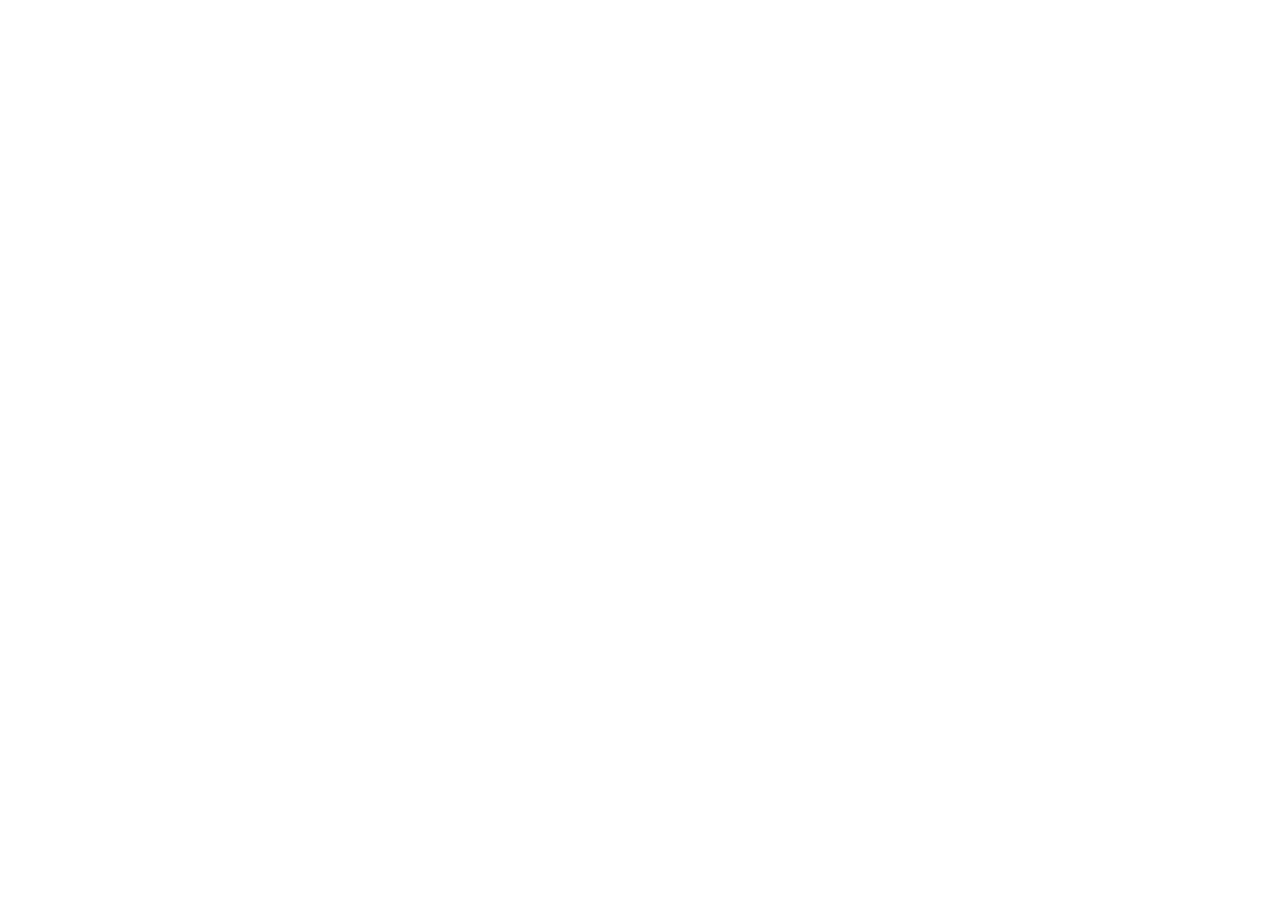
==== about.html @ 27d3db67 "Publish Biku Raut research profile pages" ====
<!doctype html>
<html lang="en" data-theme="dark">
  <head>
    <title>About, Education & Skills — Biku Raut</title>
    <meta name="description" content="Learn about Biku Raut’s education, EM simulation expertise and complete simulate–fabricate–measure antenna research workflow.">
    <meta name="keywords" content="antenna design, metasurface, characteristic mode analysis, circular polarization, MIMO antenna, time-varying permittivity, Berhampur University">
    <meta property="og:title" content="About, Education &amp; Skills — Biku Raut">
    <meta property="og:description" content="Learn about Biku Raut’s education, EM simulation expertise and complete simulate–fabricate–measure antenna research workflow.">
    <meta property="og:type" content="website">
    <meta property="og:site_name" content="Biku Raut">
    <meta name="twitter:card" content="summary">
    <meta name="twitter:title" content="About, Education &amp; Skills — Biku Raut">
    <meta name="twitter:description" content="Learn about Biku Raut’s education, EM simulation expertise and complete simulate–fabricate–measure antenna research workflow.">

    <meta charset="UTF-8" />
    <meta name="viewport" content="width=device-width, initial-scale=1.0" />
    <meta name="theme-color" content="#040608" />
    <link rel="icon" type="image/svg+xml" href="./favicon.svg" />
    <link rel="preconnect" href="https://fonts.googleapis.com" />
    <link rel="preconnect" href="https://fonts.gstatic.com" crossorigin />
    <link
      href="https://fonts.googleapis.com/css2?family=Space+Grotesk:wght@400;500;600;700&family=Inter:wght@400;450;500;550;600;650;700&family=JetBrains+Mono:wght@400;500&display=swap"
      rel="stylesheet"
      media="print"
      onload="this.media = 'all'"
    />
    <script>
      try {
        document.documentElement.dataset.theme =
          localStorage.getItem("signal-theme") || "dark";
      } catch {
        document.documentElement.dataset.theme = "dark";
      }
    </script>
    <script type="module" crossorigin src="./assets/about-CxxNZjci.js"></script>
    <link rel="modulepreload" crossorigin href="./assets/preload-helper-BhiY9GKs.js">
    <link rel="modulepreload" crossorigin href="./assets/timeline-DMMkBys_.js">
    <link rel="modulepreload" crossorigin href="./assets/timeline-D34PeAkA.js">
    <link rel="stylesheet" crossorigin href="./assets/preload-helper-Dzd75d-m.css">
  </head>
  <body>
    <div id="app"></div>
    <noscript><p>Please enable JavaScript for interactive visualizations and publication search.</p></noscript>
  </body>
</html>
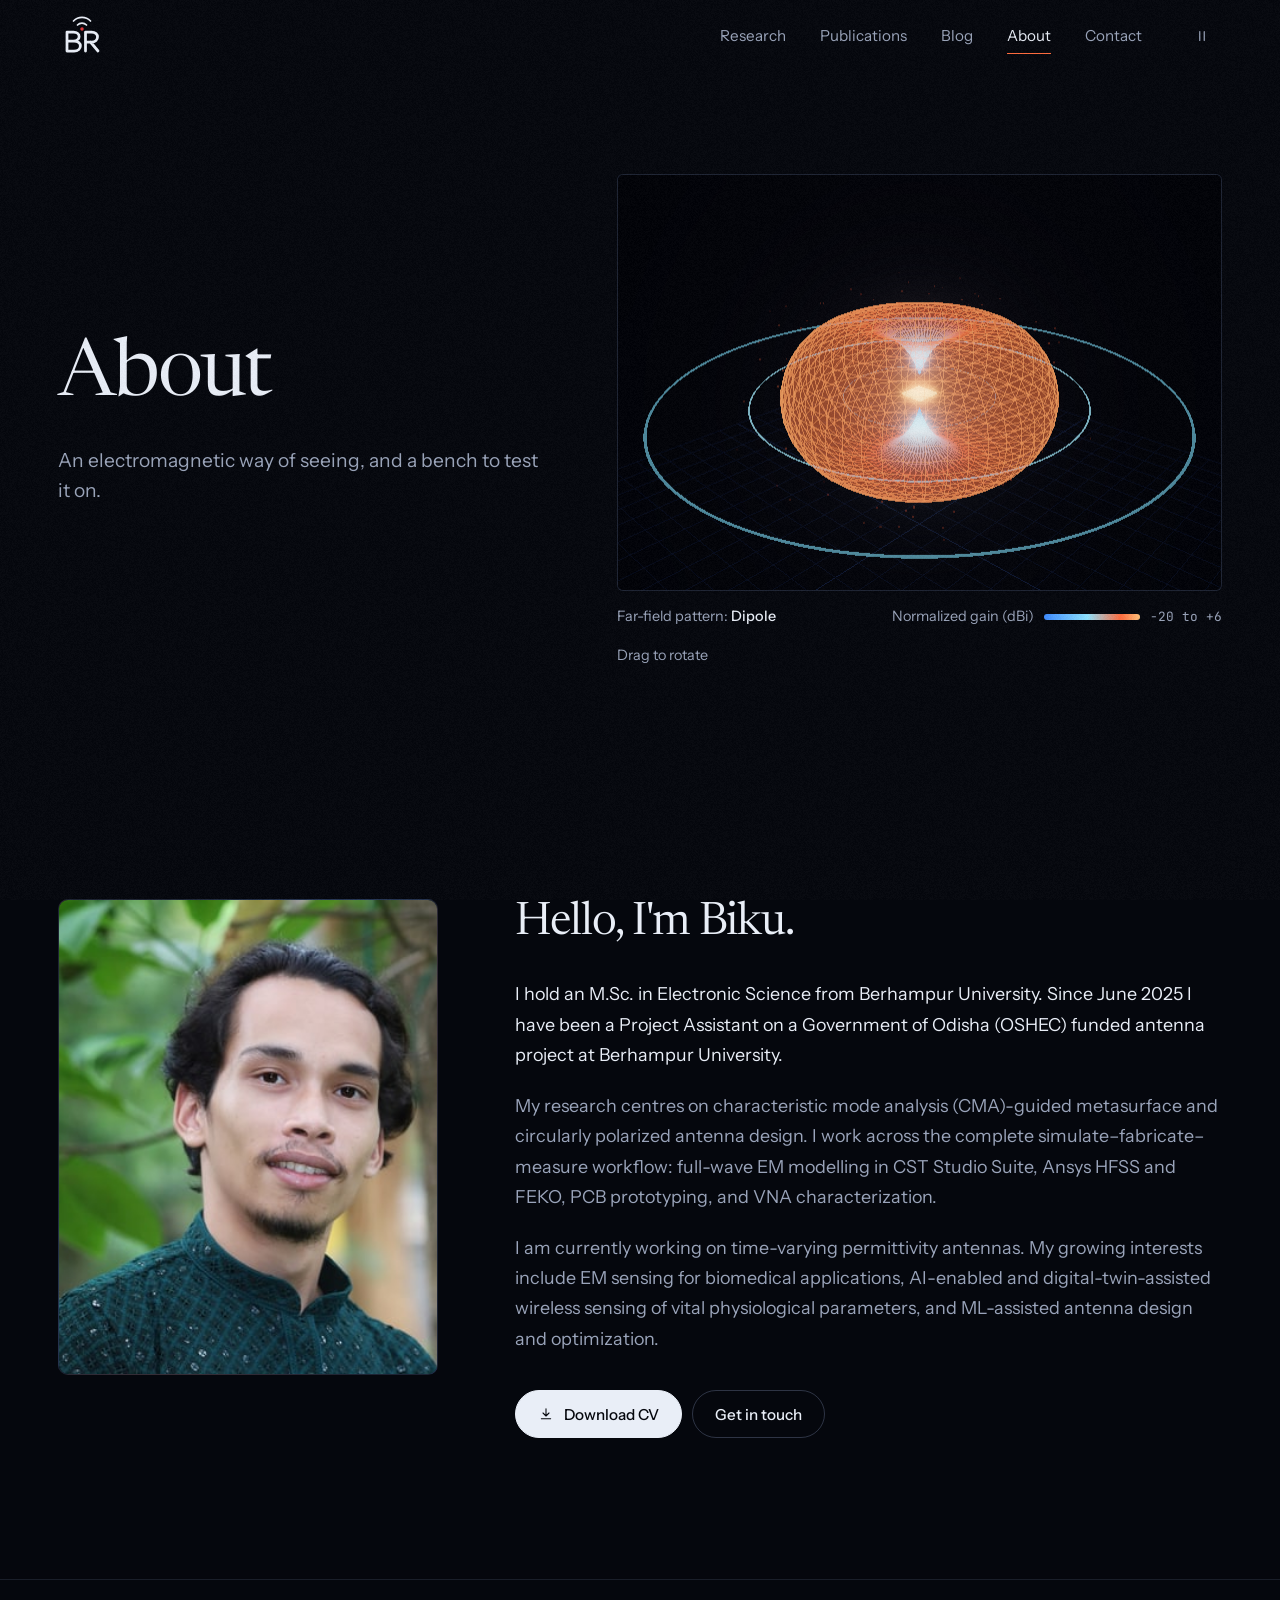
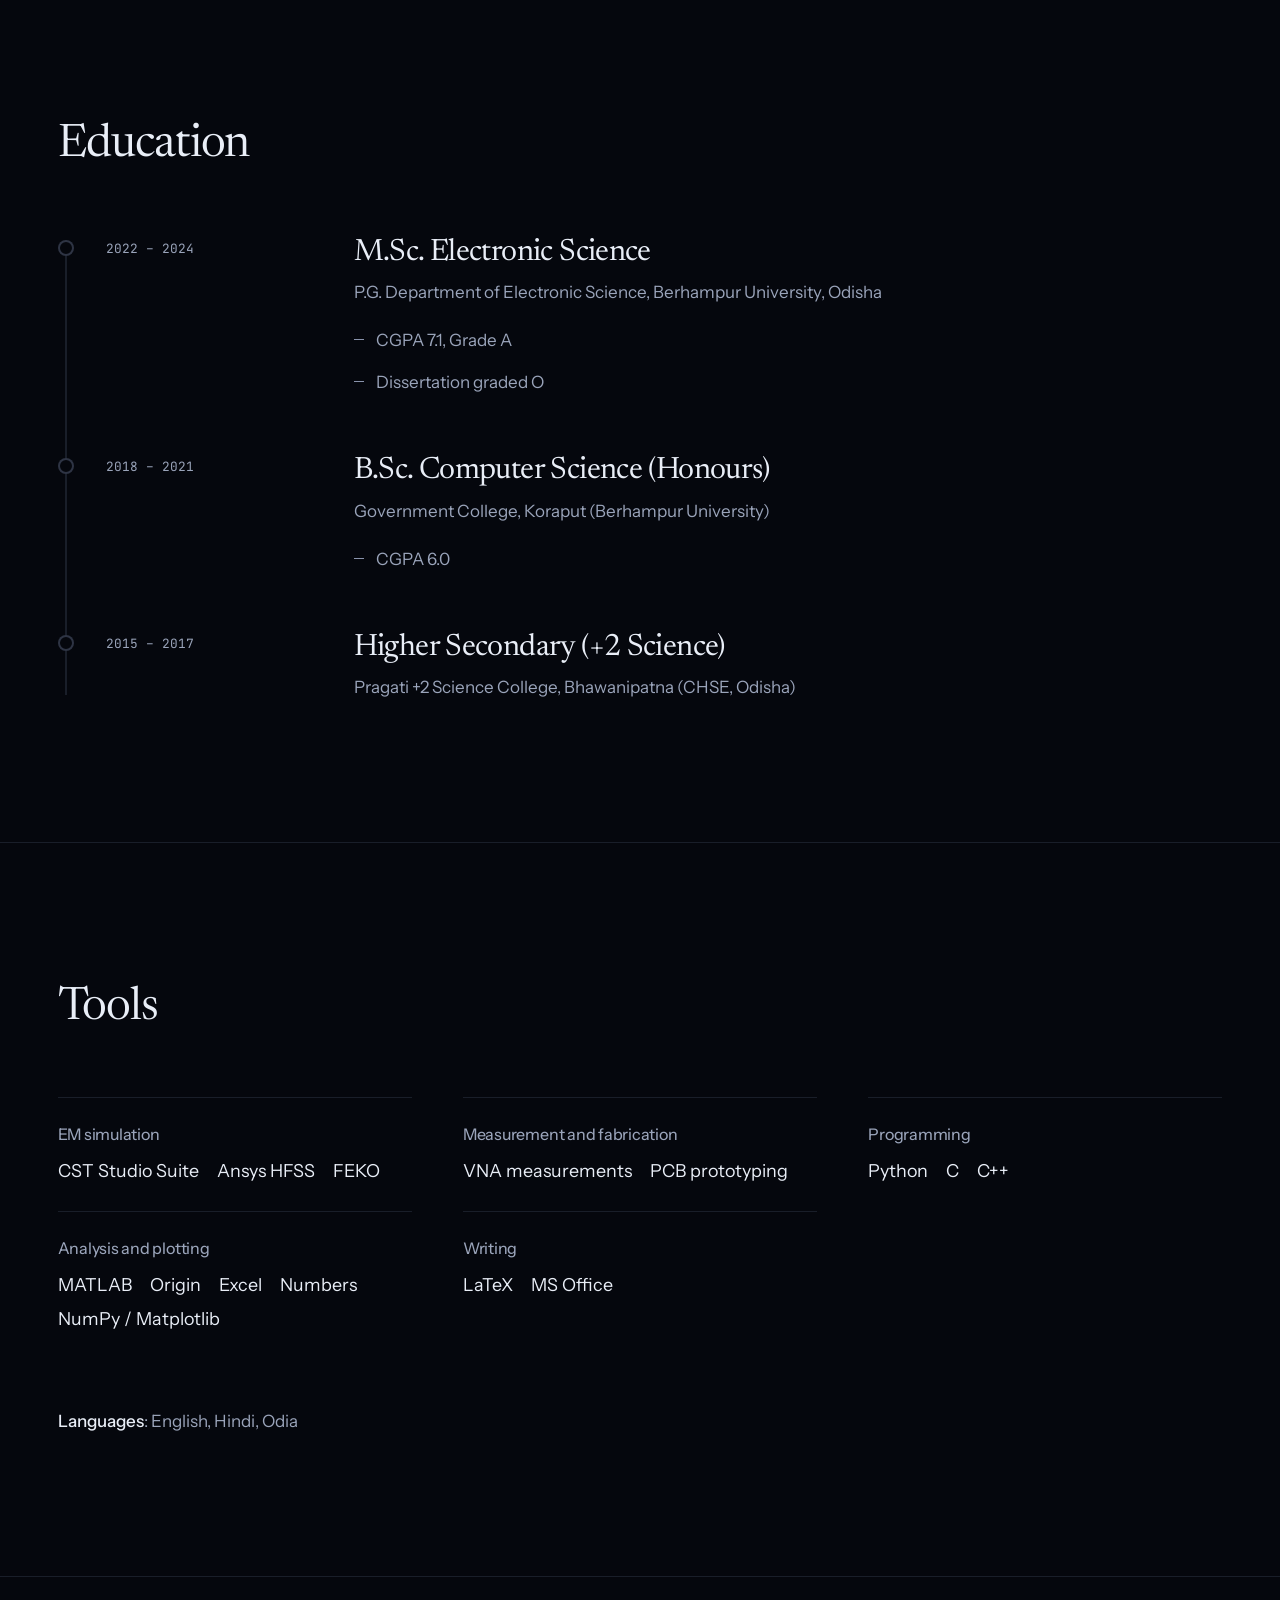
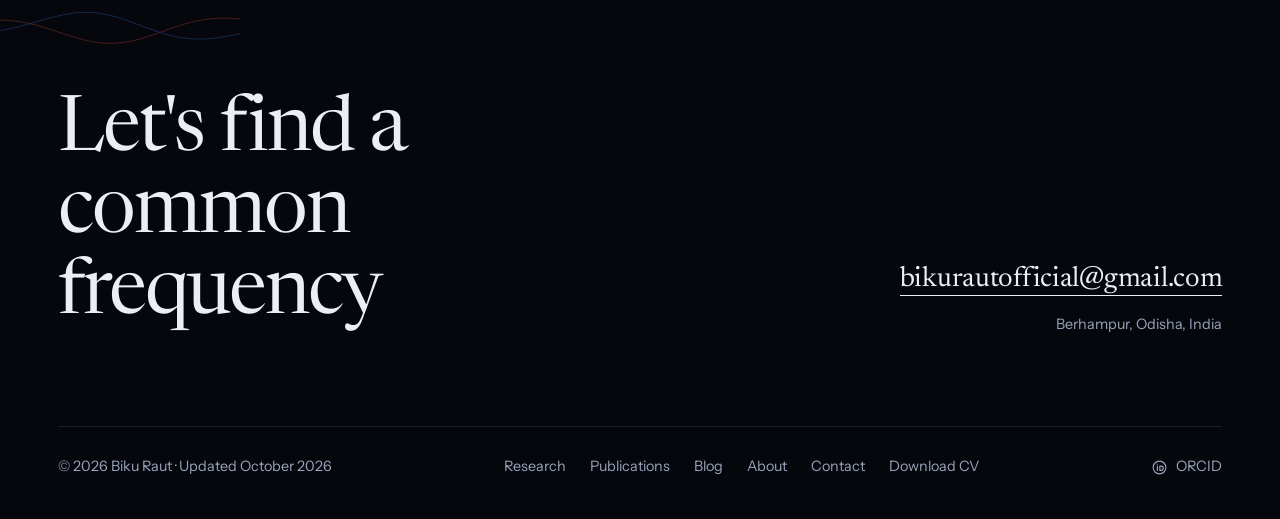
==== commit c89009eb: "Publish v2 research website with live fields and blog" ====
--- a/about.html
+++ b/about.html
@@ -1,45 +1,30 @@
 <!doctype html>
-<html lang="en" data-theme="dark">
+<html lang="en">
   <head>
-    <title>About, Education & Skills — Biku Raut</title>
-    <meta name="description" content="Learn about Biku Raut’s education, EM simulation expertise and complete simulate–fabricate–measure antenna research workflow.">
-    <meta name="keywords" content="antenna design, metasurface, characteristic mode analysis, circular polarization, MIMO antenna, time-varying permittivity, Berhampur University">
-    <meta property="og:title" content="About, Education &amp; Skills — Biku Raut">
-    <meta property="og:description" content="Learn about Biku Raut’s education, EM simulation expertise and complete simulate–fabricate–measure antenna research workflow.">
+    <title>About — Biku Raut</title>
+    <meta name="description" content="Education, skills and the simulate–fabricate–measure workflow behind Biku Raut&#39;s antenna research.">
+    <meta name="keywords" content="antenna design, metasurface, characteristic mode analysis, circular polarization, MIMO antenna, time-varying permittivity, FDTD, Berhampur University">
+    <meta name="author" content="Biku Raut">
+    <meta property="og:title" content="About — Biku Raut">
+    <meta property="og:description" content="Education, skills and the simulate–fabricate–measure workflow behind Biku Raut&#39;s antenna research.">
     <meta property="og:type" content="website">
     <meta property="og:site_name" content="Biku Raut">
     <meta name="twitter:card" content="summary">
-    <meta name="twitter:title" content="About, Education &amp; Skills — Biku Raut">
-    <meta name="twitter:description" content="Learn about Biku Raut’s education, EM simulation expertise and complete simulate–fabricate–measure antenna research workflow.">
+    <meta name="twitter:title" content="About — Biku Raut">
+    <meta name="twitter:description" content="Education, skills and the simulate–fabricate–measure workflow behind Biku Raut&#39;s antenna research.">
 
     <meta charset="UTF-8" />
     <meta name="viewport" content="width=device-width, initial-scale=1.0" />
-    <meta name="theme-color" content="#040608" />
+    <meta name="theme-color" content="#05070D" />
+    <meta name="color-scheme" content="dark" />
     <link rel="icon" type="image/svg+xml" href="./favicon.svg" />
-    <link rel="preconnect" href="https://fonts.googleapis.com" />
-    <link rel="preconnect" href="https://fonts.gstatic.com" crossorigin />
-    <link
-      href="https://fonts.googleapis.com/css2?family=Space+Grotesk:wght@400;500;600;700&family=Inter:wght@400;450;500;550;600;650;700&family=JetBrains+Mono:wght@400;500&display=swap"
-      rel="stylesheet"
-      media="print"
-      onload="this.media = 'all'"
-    />
-    <script>
-      try {
-        document.documentElement.dataset.theme =
-          localStorage.getItem("signal-theme") || "dark";
-      } catch {
-        document.documentElement.dataset.theme = "dark";
-      }
-    </script>
-    <script type="module" crossorigin src="./assets/about-CxxNZjci.js"></script>
-    <link rel="modulepreload" crossorigin href="./assets/preload-helper-BhiY9GKs.js">
-    <link rel="modulepreload" crossorigin href="./assets/timeline-DMMkBys_.js">
-    <link rel="modulepreload" crossorigin href="./assets/timeline-D34PeAkA.js">
-    <link rel="stylesheet" crossorigin href="./assets/preload-helper-Dzd75d-m.css">
+    <script type="module" crossorigin src="./assets/about-CI1dReS9.js"></script>
+    <link rel="modulepreload" crossorigin href="./assets/shared-BN5p_FEI.js">
+    <link rel="modulepreload" crossorigin href="./assets/preload-helper-uBIymjUX.js">
+    <link rel="stylesheet" crossorigin href="./assets/shared-CtYKxauW.css">
   </head>
-  <body>
+  <body data-page="about">
     <div id="app"></div>
-    <noscript><p>Please enable JavaScript for interactive visualizations and publication search.</p></noscript>
+    <noscript><p class="noscript">Turn on JavaScript to see the live simulations and to search publications.</p></noscript>
   </body>
 </html>
--- a/assets/shared-CtYKxauW.css
+++ b/assets/shared-CtYKxauW.css
@@ -0,0 +1 @@
+@font-face{font-family:Newsreader Variable;font-style:normal;font-display:swap;font-weight:200 800;src:url(./newsreader-vietnamese-opsz-normal-BjhtXyW2.woff2)format("woff2-variations");unicode-range:U+102-103,U+110-111,U+128-129,U+168-169,U+1A0-1A1,U+1AF-1B0,U+300-301,U+303-304,U+308-309,U+323,U+329,U+1EA0-1EF9,U+20AB}@font-face{font-family:Newsreader Variable;font-style:normal;font-display:swap;font-weight:200 800;src:url(./newsreader-latin-ext-opsz-normal-BQn1nviT.woff2)format("woff2-variations");unicode-range:U+100-2BA,U+2BD-2C5,U+2C7-2CC,U+2CE-2D7,U+2DD-2FF,U+304,U+308,U+329,U+1D00-1DBF,U+1E00-1E9F,U+1EF2-1EFF,U+2020,U+20A0-20AB,U+20AD-20C0,U+2113,U+2C60-2C7F,U+A720-A7FF}@font-face{font-family:Newsreader Variable;font-style:normal;font-display:swap;font-weight:200 800;src:url(./newsreader-latin-opsz-normal-s-izfB6B.woff2)format("woff2-variations");unicode-range:U+??,U+131,U+152-153,U+2BB-2BC,U+2C6,U+2DA,U+2DC,U+304,U+308,U+329,U+2000-206F,U+20AC,U+2122,U+2191,U+2193,U+2212,U+2215,U+FEFF,U+FFFD}@font-face{font-family:Newsreader Variable;font-style:italic;font-display:swap;font-weight:200 800;src:url(./newsreader-vietnamese-opsz-italic-DTr-ymY4.woff2)format("woff2-variations");unicode-range:U+102-103,U+110-111,U+128-129,U+168-169,U+1A0-1A1,U+1AF-1B0,U+300-301,U+303-304,U+308-309,U+323,U+329,U+1EA0-1EF9,U+20AB}@font-face{font-family:Newsreader Variable;font-style:italic;font-display:swap;font-weight:200 800;src:url(./newsreader-latin-ext-opsz-italic-CSPGnFdO.woff2)format("woff2-variations");unicode-range:U+100-2BA,U+2BD-2C5,U+2C7-2CC,U+2CE-2D7,U+2DD-2FF,U+304,U+308,U+329,U+1D00-1DBF,U+1E00-1E9F,U+1EF2-1EFF,U+2020,U+20A0-20AB,U+20AD-20C0,U+2113,U+2C60-2C7F,U+A720-A7FF}@font-face{font-family:Newsreader Variable;font-style:italic;font-display:swap;font-weight:200 800;src:url(./newsreader-latin-opsz-italic-kJKFiXvB.woff2)format("woff2-variations");unicode-range:U+??,U+131,U+152-153,U+2BB-2BC,U+2C6,U+2DA,U+2DC,U+304,U+308,U+329,U+2000-206F,U+20AC,U+2122,U+2191,U+2193,U+2212,U+2215,U+FEFF,U+FFFD}@font-face{font-family:Instrument Sans Variable;font-style:normal;font-display:swap;font-weight:400 700;src:url(./instrument-sans-latin-ext-wght-normal-B5bTHO_g.woff2)format("woff2-variations");unicode-range:U+100-2BA,U+2BD-2C5,U+2C7-2CC,U+2CE-2D7,U+2DD-2FF,U+304,U+308,U+329,U+1D00-1DBF,U+1E00-1E9F,U+1EF2-1EFF,U+2020,U+20A0-20AB,U+20AD-20C0,U+2113,U+2C60-2C7F,U+A720-A7FF}@font-face{font-family:Instrument Sans Variable;font-style:normal;font-display:swap;font-weight:400 700;src:url(./instrument-sans-latin-wght-normal-BbzFLZTg.woff2)format("woff2-variations");unicode-range:U+??,U+131,U+152-153,U+2BB-2BC,U+2C6,U+2DA,U+2DC,U+304,U+308,U+329,U+2000-206F,U+20AC,U+2122,U+2191,U+2193,U+2212,U+2215,U+FEFF,U+FFFD}@font-face{font-family:JetBrains Mono Variable;font-style:normal;font-display:swap;font-weight:100 800;src:url([data-uri])format("woff2-variations");unicode-range:U+460-52F,U+1C80-1C8A,U+20B4,U+2DE0-2DFF,U+A640-A69F,U+FE2E-FE2F}@font-face{font-family:JetBrains Mono Variable;font-style:normal;font-display:swap;font-weight:100 800;src:url(./jetbrains-mono-cyrillic-wght-normal-D73BlboJ.woff2)format("woff2-variations");unicode-range:U+301,U+400-45F,U+490-491,U+4B0-4B1,U+2116}@font-face{font-family:JetBrains Mono Variable;font-style:normal;font-display:swap;font-weight:100 800;src:url(./jetbrains-mono-greek-wght-normal-Bw9x6K1M.woff2)format("woff2-variations");unicode-range:U+370-377,U+37A-37F,U+384-38A,U+38C,U+38E-3A1,U+3A3-3FF}@font-face{font-family:JetBrains Mono Variable;font-style:normal;font-display:swap;font-weight:100 800;src:url(./jetbrains-mono-vietnamese-wght-normal-Bt-aOZkq.woff2)format("woff2-variations");unicode-range:U+102-103,U+110-111,U+128-129,U+168-169,U+1A0-1A1,U+1AF-1B0,U+300-301,U+303-304,U+308-309,U+323,U+329,U+1EA0-1EF9,U+20AB}@font-face{font-family:JetBrains Mono Variable;font-style:normal;font-display:swap;font-weight:100 800;src:url(./jetbrains-mono-latin-ext-wght-normal-DBQx-q_a.woff2)format("woff2-variations");unicode-range:U+100-2BA,U+2BD-2C5,U+2C7-2CC,U+2CE-2D7,U+2DD-2FF,U+304,U+308,U+329,U+1D00-1DBF,U+1E00-1E9F,U+1EF2-1EFF,U+2020,U+20A0-20AB,U+20AD-20C0,U+2113,U+2C60-2C7F,U+A720-A7FF}@font-face{font-family:JetBrains Mono Variable;font-style:normal;font-display:swap;font-weight:100 800;src:url(./jetbrains-mono-latin-wght-normal-B9CIFXIH.woff2)format("woff2-variations");unicode-range:U+??,U+131,U+152-153,U+2BB-2BC,U+2C6,U+2DA,U+2DC,U+304,U+308,U+329,U+2000-206F,U+20AC,U+2122,U+2191,U+2193,U+2212,U+2215,U+FEFF,U+FFFD}:root{--lightningcss-light: ;--lightningcss-dark:initial;color-scheme:dark;--void:#05070d;--deep:#090d18;--panel:#0d1220;--raise:#121a2c;--text:#e9eef7;--dim:#9aa4ba;--faint:#8993ab;--rule:#96aad224;--rule-strong:#96aad247;--hot:#ff6b3d;--hot-hi:#ffc27a;--cold:#3d8bff;--cold-hi:#8ee3ff;--serif:"Newsreader Variable", "Iowan Old Style", Georgia, serif;--sans:"Instrument Sans Variable", "Helvetica Neue", Arial, sans-serif;--mono:"JetBrains Mono Variable", ui-monospace, "SF Mono", monospace;--fs-hero:clamp(4.25rem, 13.5vw, 13rem);--fs-h1:clamp(3rem, 6.2vw, 5.75rem);--fs-h2:clamp(2rem, 3.6vw, 3.25rem);--fs-h3:clamp(1.3rem, 1.7vw, 1.6rem);--fs-lead:clamp(1.35rem, 2.3vw, 2.05rem);--fs-body:1.0625rem;--fs-small:.9rem;--fs-data:.8rem;--gutter:clamp(20px, 4.5vw, 72px);--max:1360px;--header-h:72px;--ease:cubic-bezier(.22, 1, .36, 1)}@view-transition{navigation:auto}::view-transition-old(root){animation-duration:.35s}::view-transition-new(root){animation-duration:.35s}*,:before,:after{box-sizing:border-box}html{background:var(--void);scroll-padding-top:calc(var(--header-h) + 24px);-webkit-text-size-adjust:100%}html.lenis,html.lenis body{height:auto}.lenis.lenis-smooth{scroll-behavior:auto!important}body{background:var(--void);min-height:100vh;color:var(--text);font:400 var(--fs-body) / 1.65 var(--sans);font-optical-sizing:auto;-webkit-font-smoothing:antialiased;-moz-osx-font-smoothing:grayscale;text-rendering:optimizelegibility;margin:0}img,svg,canvas{max-width:100%;display:block}a{color:inherit;text-decoration:none}button,input{font:inherit;color:inherit}button{cursor:pointer;background:0 0;border:0;padding:0}h1,h2,h3,h4,p{margin:0}h1,h2{font-family:var(--serif);letter-spacing:-.025em;text-wrap:balance;font-weight:380;line-height:1.02}h1{font-size:var(--fs-h1)}h2{font-size:var(--fs-h2);line-height:1.06}h3{font-family:var(--sans);font-size:var(--fs-h3);letter-spacing:-.015em;font-weight:500;line-height:1.25}p{text-wrap:pretty}em{font-style:italic}::selection{background:var(--cold);color:#fff}:focus-visible{outline:2px solid var(--cold-hi);outline-offset:4px;border-radius:2px}.mono,.data{font-family:var(--mono);font-size:var(--fs-data);font-variant-numeric:tabular-nums;letter-spacing:0}.dim{color:var(--dim)}.wrap{width:100%;max-width:var(--max);padding-inline:var(--gutter);margin-inline:auto}.sr-only{clip:rect(0, 0, 0, 0);white-space:nowrap;border:0;width:1px;height:1px;margin:-1px;padding:0;position:absolute;overflow:hidden}.skip-link{z-index:300;background:var(--text);color:var(--void);border-radius:4px;padding:10px 16px;position:fixed;top:12px;left:12px;transform:translateY(-160%)}.skip-link:focus{transform:none}.noscript{padding:24px var(--gutter);color:var(--dim)}body:after{content:"";z-index:200;pointer-events:none;opacity:.022;background-image:var(--grain,none);background-size:160px 160px;position:fixed;inset:0}@media (prefers-reduced-motion:reduce){*,:before,:after{scroll-behavior:auto!important;transition-duration:.001ms!important;animation-duration:.001ms!important;animation-iteration-count:1!important}}html[data-motion=off] *,html[data-motion=off] :before,html[data-motion=off] :after{animation-play-state:paused!important}@media print{:root{--void:#fff;--deep:#fff;--panel:#fff;--text:#111;--dim:#333;--faint:#444;--rule:#ccc;--rule-strong:#aaa}.site-header,.mobile-menu,canvas,.scene,.hero-field,.lab-panel,.probe,.footer-wave,.hero:after,body:before,.header-tools,.read-progress{display:none!important}*,:before,:after{text-shadow:none!important;box-shadow:none!important;transition:none!important;animation:none!important}body{color:#000;background:#fff;font-size:11pt}.hero,.page-hero,.section{min-height:auto;padding-block:24px}.hero-name{font-size:48pt}.hero-intro{opacity:1;transform:none}.hero-content,.hero-foot,.post-body,.intro-grid,.bio{display:block;position:static}.toc,.figure,.hero-actions,.intro-actions,.footer-cta{display:none}.post,.post-header{padding-top:20px}a{color:inherit}}.site-header{z-index:100;height:var(--header-h);transition:background .4s var(--ease), border-color .4s var(--ease), transform .45s var(--ease);border-bottom:1px solid #0000;position:fixed;inset:0 0 auto}.site-header.is-scrolled{-webkit-backdrop-filter:blur(16px)saturate(140%);border-bottom-color:var(--rule);background:#05070db8}.site-header.is-hidden{transform:translateY(-100%)}.header-inner{align-items:center;gap:40px;height:100%;display:flex}.brand{font-family:var(--serif);letter-spacing:-.01em;white-space:nowrap;align-items:center;gap:12px;font-size:1.3rem;font-weight:450;display:inline-flex}.brand-mark{width:48px;height:48px;color:var(--text)}body.menu-open .site-header{z-index:200;background:var(--void)}.main-nav{align-items:center;gap:34px;margin-left:auto;display:flex}.main-nav a{color:var(--dim);padding:8px 0;font-size:.95rem;transition:color .25s;position:relative}.main-nav a:after{content:"";transform-origin:100%;height:1px;transition:transform .45s var(--ease);background:currentColor;position:absolute;bottom:2px;left:0;right:0;transform:scaleX(0)}.main-nav a:hover{color:var(--text)}.main-nav a:hover:after{transform-origin:0;transform:scaleX(1)}.main-nav a[aria-current=page]{color:var(--text)}.main-nav a[aria-current=page]:after{background:var(--hot);transform:scaleX(1)}.header-tools{align-items:center;gap:4px;display:flex}.icon-button{width:40px;height:40px;color:var(--dim);border-radius:50%;place-items:center;transition:color .2s,background .2s;display:grid}.icon-button:hover{color:var(--text);background:#96aad214}.icon-button svg{width:18px;height:18px}.menu-button{display:none}.mobile-menu{z-index:150;background:var(--void);padding:calc(var(--header-h) + 24px) var(--gutter) 40px;opacity:0;visibility:hidden;transition:opacity .35s var(--ease), visibility .35s;flex-direction:column;display:flex;position:fixed;inset:0}.mobile-menu.is-open{opacity:1;visibility:visible}.mobile-menu a{font-family:var(--serif);letter-spacing:-.02em;border-bottom:1px solid var(--rule);padding:6px 0;font-size:2.6rem;line-height:1.25}.mobile-menu a[aria-current=page]{color:var(--hot-hi)}.mobile-menu .mobile-meta{color:var(--dim);font-size:var(--fs-small);margin-top:auto}.mobile-menu .mobile-meta a{font-family:var(--sans);letter-spacing:0;border-bottom:0;padding:0 0 3px;font-size:1rem}.button{border:1px solid var(--rule-strong);isolation:isolate;border-radius:999px;align-items:center;gap:10px;height:48px;padding:0 22px;font-size:.95rem;font-weight:500;transition:border-color .3s,color .3s;display:inline-flex;position:relative;overflow:hidden}.button:before{content:"";z-index:-1;background:var(--text);border-radius:inherit;transition:transform .5s var(--ease);position:absolute;inset:0;transform:translateY(101%)}.button:hover{color:var(--void);border-color:var(--text)}.button:hover:before{transform:none}.button.solid{background:var(--text);color:var(--void);border-color:var(--text)}.button.solid:before{background:var(--hot-hi)}.button svg{width:16px;height:16px}.link{color:var(--text);transition:background-size .45s var(--ease), color .2s;background:linear-gradient(currentColor,currentColor) 0 100%/100% 1px no-repeat;padding-bottom:3px}.link:hover{background-position:100% 100%;background-size:0 1px}.profile-links{flex-wrap:wrap;gap:8px 22px;display:flex}.profile-link{color:var(--dim);font-size:var(--fs-small);align-items:center;gap:8px;transition:color .2s;display:inline-flex}.profile-link:hover{color:var(--text)}.profile-link svg{width:17px;height:17px}.section{padding-block:clamp(80px,11vw,160px)}.section+.section{border-top:1px solid var(--rule)}.section-head{grid-template-columns:minmax(0,1fr) auto;align-items:end;gap:24px 40px;margin-bottom:clamp(40px,5vw,72px);display:grid}.section-head p{max-width:56ch;color:var(--dim);grid-column:1;margin-top:18px}.section-head .link{font-size:var(--fs-small);white-space:nowrap;grid-area:1/2;align-self:end}.figure{margin:0;position:relative}.figure-screen{border:1px solid var(--rule);background:var(--deep);border-radius:6px;position:relative;overflow:hidden}.figure-screen .scene{position:absolute;inset:0}.figure figcaption{font-size:var(--fs-small);color:var(--dim);flex-wrap:wrap;justify-content:space-between;align-items:baseline;gap:16px;margin-top:14px;display:flex}.figure figcaption b{color:var(--text);font-weight:500}.scene canvas{touch-action:pan-y;width:100%!important;height:100%!important}.scene.orbit canvas{cursor:grab;touch-action:none}.scene.orbit canvas:active{cursor:grabbing}.readouts{z-index:2;font-family:var(--mono);color:var(--dim);pointer-events:none;flex-wrap:wrap;gap:20px;font-size:.75rem;display:flex;position:absolute}.readouts b{color:var(--text);font-weight:450}.segmented{border:1px solid var(--rule);-webkit-backdrop-filter:blur(8px);background:#05070d99;border-radius:999px;flex-wrap:wrap;gap:4px;padding:4px;display:inline-flex}.segmented button{height:32px;color:var(--dim);border-radius:999px;padding:0 14px;font-size:.82rem;transition:background .25s,color .25s}.segmented button:hover{color:var(--text)}.segmented button[aria-pressed=true]{background:var(--text);color:var(--void)}.pub{border-top:1px solid var(--rule);grid-template-columns:72px minmax(0,1fr) auto;gap:8px 32px;padding:32px 0;display:grid;position:relative}.pub:last-child{border-bottom:1px solid var(--rule)}.pub:before{content:"";background:linear-gradient(90deg, var(--cold), var(--hot));transform-origin:0;width:100%;height:1px;transition:transform .7s var(--ease);position:absolute;top:-1px;left:0;transform:scaleX(0)}.pub:hover:before{transform:scaleX(1)}.pub-year{font-family:var(--mono);font-size:var(--fs-data);color:var(--dim);padding-top:6px}.pub-title{font-family:var(--serif);letter-spacing:-.01em;max-width:62ch;font-size:clamp(1.25rem,1.8vw,1.6rem);font-weight:400;line-height:1.3}.pub-title a:hover{color:var(--cold-hi)}.pub-authors{font-size:var(--fs-small);color:var(--dim);margin-top:10px}.pub-authors .me{color:var(--text);background:linear-gradient(#0000 62%,#ff6b3d59 62%);font-weight:600}.pub-venue{font-size:var(--fs-small);color:var(--dim);margin-top:4px;font-style:italic}.pub-tags{flex-wrap:wrap;gap:6px;margin-top:14px;display:flex}.tag{border:1px solid var(--rule-strong);height:24px;color:var(--dim);border-radius:999px;align-items:center;padding:0 10px;font-size:.75rem;display:inline-flex}.tag.hot{color:var(--hot-hi);border-color:#ff6b3d8c}.tag.cold{color:var(--cold-hi);border-color:#3d8bff8c}.pub-actions{flex-direction:column;grid-area:1/3/span 2;align-items:flex-end;gap:10px;min-width:150px;padding-top:6px;display:flex}.pub-cites{font-family:var(--mono);font-size:var(--fs-data);color:var(--dim)}.pub-cites b{color:var(--text);font-weight:450}.text-button{font-size:var(--fs-small);color:var(--dim);align-items:center;gap:8px;transition:color .2s;display:inline-flex}.text-button:hover{color:var(--text)}.text-button svg{width:15px;height:15px}.timeline{padding-left:48px;position:relative}.timeline-line{background:var(--rule);width:2px;position:absolute;top:6px;bottom:6px;left:7px;overflow:hidden}.timeline-line i{background:linear-gradient(transparent, var(--hot), transparent);width:2px;height:120px;position:absolute;top:-120px;left:0}.entry{grid-template-columns:200px minmax(0,1fr);gap:12px 48px;padding-bottom:56px;display:grid;position:relative}.entry:last-child{padding-bottom:0}.entry-node{border:2px solid var(--rule-strong);background:var(--void);border-radius:50%;width:16px;height:16px;transition:border-color .4s,box-shadow .4s;position:absolute;top:6px;left:-48px}.entry.is-live .entry-node{border-color:var(--hot);box-shadow:0 0 0 6px #ff6b3d1f}.entry-date{font-family:var(--mono);font-size:var(--fs-data);color:var(--dim);padding-top:4px}.entry h3{font-family:var(--serif);letter-spacing:-.02em;font-size:clamp(1.6rem,2.4vw,2.1rem);font-weight:400}.entry-org{color:var(--dim);margin-top:6px}.entry ul{gap:14px;max-width:70ch;margin:20px 0 0;padding:0;list-style:none;display:grid}.entry li{color:var(--dim);padding-left:22px;position:relative}.entry li:before{content:"";background:var(--faint);width:10px;height:1px;position:absolute;top:.75em;left:0}.toast{z-index:250;opacity:0;visibility:hidden;background:var(--text);color:var(--void);font-size:var(--fs-small);transition:all .35s var(--ease);border-radius:999px;padding:12px 20px;font-weight:500;position:fixed;bottom:28px;left:50%;transform:translate(-50%,16px)}.toast.is-visible{opacity:1;visibility:visible;transform:translate(-50%)}.site-footer{border-top:1px solid var(--rule);padding-block:clamp(72px,9vw,128px) 40px;position:relative;overflow:hidden}.footer-wave{opacity:.5;pointer-events:none;height:120px;position:absolute;inset:0 0 auto}.footer-cta{grid-template-columns:minmax(0,1.4fr) minmax(0,1fr);align-items:end;gap:40px;padding-bottom:clamp(56px,7vw,96px);display:grid}.footer-cta h2{max-width:12ch;font-size:clamp(2.6rem,6vw,5.5rem)}.footer-mail{text-align:right;justify-self:end}.footer-mail a{font-family:var(--serif);letter-spacing:-.01em;font-size:clamp(1.25rem,2.2vw,1.9rem)}.footer-mail p{color:var(--dim);font-size:var(--fs-small);margin-top:10px}.footer-base{border-top:1px solid var(--rule);font-size:var(--fs-small);color:var(--dim);flex-wrap:wrap;justify-content:space-between;align-items:center;gap:20px 32px;padding-top:28px;display:flex}.footer-nav{flex-wrap:wrap;gap:8px 24px;display:flex}.footer-nav a:hover{color:var(--text)}@media (width<=960px){.main-nav{display:none}.menu-button{display:grid}.header-tools{margin-left:auto}.pub{grid-template-columns:minmax(0,1fr)}.pub-year{padding-top:0}.pub-actions{flex-direction:row;grid-area:auto/1;justify-content:space-between;align-items:center;min-width:0;padding-top:8px}.entry{grid-template-columns:minmax(0,1fr);gap:8px}.footer-cta{grid-template-columns:minmax(0,1fr);align-items:start}.footer-mail{text-align:left;justify-self:start}}@media (width<=600px){.section-head{grid-template-columns:minmax(0,1fr)}.section-head .link{grid-area:auto/1;justify-self:start}.timeline{padding-left:34px}.entry-node{left:-34px}}.hero{isolation:isolate;background:var(--void);height:100svh;min-height:640px;max-height:1100px;position:relative;overflow:hidden}.hero-field{z-index:-1;position:absolute;inset:0}.hero-field canvas{width:100%!important;height:100%!important}.hero-content{pointer-events:none;padding-bottom:clamp(32px,5vh,64px);position:absolute;inset:auto 0 0}.hero-content a,.hero-content button{pointer-events:auto}.hero-name{font-family:var(--serif);font-size:var(--fs-hero);letter-spacing:-.045em;font-variation-settings:"opsz" 72;color:#e9eef709;-webkit-text-stroke:1.2px #e9eef7e6;text-wrap:nowrap;margin-left:-.04em;font-weight:340;line-height:.86}.hero-name [data-word]{display:inline-block}.hero-foot{justify-content:space-between;align-items:flex-end;gap:32px;margin-top:clamp(20px,3vh,36px);display:flex}.hero-role{max-width:34ch;color:var(--text);font-size:clamp(1.05rem,1.4vw,1.25rem);line-height:1.5}.hero-actions{flex-wrap:wrap;gap:10px;display:flex}.hero-intro{opacity:0;animation:hero-in 1.1s var(--ease) forwards;transform:translateY(14px)}.hero-intro.d1{animation-delay:.25s}.hero-intro.d2{animation-delay:.45s}@keyframes hero-in{to{opacity:1;transform:none}}.lab-panel{z-index:3;top:calc(var(--header-h) + 20px);right:var(--gutter);border:1px solid var(--rule);-webkit-backdrop-filter:blur(14px);background:#05070d9e;border-radius:10px;width:300px;padding:18px;position:absolute}.lab-panel h2{font-family:var(--sans);letter-spacing:0;align-items:center;gap:8px;font-size:.92rem;font-weight:500;display:flex}.live-dot{background:var(--hot);border-radius:50%;width:7px;height:7px;animation:1.8s ease-out infinite live;box-shadow:0 0 #ff6b3d99}@keyframes live{to{box-shadow:0 0 0 9px #ff6b3d00}}.lab-readouts{border-block:1px solid var(--rule);grid-template-columns:1fr 1fr;gap:10px 14px;margin:16px 0;padding:14px 0;display:grid}.lab-readouts dt{color:var(--dim);font-size:.75rem}.lab-readouts dd{font-family:var(--mono);font-variant-numeric:tabular-nums;margin:2px 0 0;font-size:.86rem}.lab-panel .segmented{-webkit-backdrop-filter:none;backdrop-filter:none;background:0 0;border-radius:10px;grid-template-columns:1fr 1fr;width:100%;display:grid}.lab-panel .segmented button{border-radius:7px;font-size:.8rem}.slider{color:var(--dim);grid-template-columns:auto 1fr;align-items:center;gap:12px;margin-top:16px;font-size:.8rem;display:grid}.slider input{appearance:none;cursor:pointer;background:0 0;width:100%;height:22px}.slider input::-webkit-slider-runnable-track{background:linear-gradient(90deg, var(--cold), var(--hot));border-radius:2px;height:2px}.slider input::-moz-range-track{background:linear-gradient(90deg, var(--cold), var(--hot));height:2px}.slider input::-webkit-slider-thumb{-webkit-appearance:none;background:var(--text);border:3px solid var(--void);width:16px;height:16px;box-shadow:0 0 0 1px var(--text);border-radius:50%;margin-top:-7px}.slider input::-moz-range-thumb{background:var(--text);border:3px solid var(--void);border-radius:50%;width:12px;height:12px}.lab-hint{color:var(--faint);margin-top:14px;font-size:.78rem;line-height:1.5}.probe{z-index:4;pointer-events:none;opacity:0;transition:opacity .25s;position:fixed;top:0;left:0}.probe.is-on{opacity:1}.probe-ring{border:1px solid #e9eef7d9;border-radius:50%;width:28px;height:28px;position:absolute;top:-14px;left:-14px}.probe-ring:before,.probe-ring:after{content:"";background:#e9eef7d9;position:absolute}.probe-ring:before{width:1px;top:-7px;bottom:-7px;left:50%}.probe-ring:after{height:1px;top:50%;left:-7px;right:-7px}.probe-value{white-space:nowrap;font-family:var(--mono);color:var(--text);text-shadow:0 1px 6px #000;font-size:.72rem;position:absolute;top:10px;left:22px}.hero.has-probe{cursor:none}.hero.has-probe .lab-panel,.hero.has-probe a,.hero.has-probe button{cursor:auto}.intro-grid{grid-template-columns:minmax(0,1.55fr) minmax(0,1fr);align-items:start;gap:clamp(40px,7vw,120px);display:grid}.statement{font-family:var(--serif);font-size:var(--fs-lead);letter-spacing:-.015em;max-width:24ch;font-weight:350;line-height:1.22}.intro-text{max-width:58ch;color:var(--dim);margin-top:32px}.intro-actions{flex-wrap:wrap;gap:10px;margin-top:36px;display:flex}.metrics{margin:0;display:grid}.metrics div{border-top:1px solid var(--rule);grid-template-columns:92px 1fr;align-items:baseline;gap:16px;padding:16px 0;display:grid}.metrics div:last-child{border-bottom:1px solid var(--rule)}.metrics dt{font-family:var(--serif);letter-spacing:-.03em;font-variant-numeric:lining-nums tabular-nums;font-size:2.6rem;font-weight:330;line-height:1}.metrics dd{color:var(--dim);margin:0}.directions{margin:0;padding:0;list-style:none}.direction{border-top:1px solid var(--rule);grid-template-columns:minmax(0,1.1fr) minmax(0,1fr);align-items:baseline;gap:16px 48px;padding:30px 0;display:grid;position:relative}.direction:last-child{border-bottom:1px solid var(--rule)}.direction h3{font-family:var(--serif);letter-spacing:-.02em;transition:transform .6s var(--ease);font-size:clamp(1.6rem,2.8vw,2.4rem);font-weight:370;line-height:1.12}.direction p{color:var(--dim);max-width:52ch}.direction .tag{vertical-align:middle;margin-left:12px;transform:translateY(-4px)}.direction:before{content:"";background:linear-gradient(90deg, var(--cold), var(--hot));transform-origin:0;width:100%;height:1px;transition:transform .8s var(--ease);position:absolute;top:-1px;left:0;transform:scaleX(0)}.direction:hover:before{transform:scaleX(1)}.direction:hover h3{transform:translate(10px)}.lab-explain{grid-template-columns:minmax(0,1fr) minmax(0,1fr);align-items:center;gap:clamp(40px,6vw,100px);display:grid}.lab-explain p{max-width:54ch;color:var(--dim);margin-top:24px}.equations{border:1px solid var(--rule);background:var(--deep);border-radius:10px;gap:18px;padding:clamp(24px,3vw,40px);font-size:1.2rem;display:grid}.equations .katex{font-size:1.12em}.equations .eq-label{font-size:var(--fs-small);color:var(--dim);margin-top:-10px}.update-eq{border-top:1px solid var(--rule);color:var(--dim);font-size:var(--fs-small);margin-top:6px;padding-top:18px}.workflow{grid-template-columns:repeat(3,minmax(0,1fr));gap:clamp(24px,4vw,64px);padding-top:56px;display:grid;position:relative}.workflow-line{height:22px;position:absolute;top:0;left:0;right:0}.workflow-line:before{content:"";background:var(--rule-strong);height:2px;position:absolute;inset:10px 0 auto}.workflow-line:after{content:"";background:radial-gradient(closest-side, var(--hot-hi), #ff6b3d80 40%, transparent);filter:blur(1px);border-radius:50%;width:18%;height:10px;animation:4.5s cubic-bezier(.6,0,.4,1) infinite line-pulse;position:absolute;top:6px;left:0}@keyframes line-pulse{0%{transform:translate(-20%)}to{transform:translate(560%)}}.step-no{font-family:var(--mono);font-size:var(--fs-data);color:var(--dim)}.step h3{font-family:var(--serif);letter-spacing:-.025em;margin:10px 0 12px;font-size:clamp(2rem,3vw,2.75rem);font-weight:370}.step .tools{color:var(--text);font-size:var(--fs-small)}.step p:last-child{color:var(--dim);max-width:34ch;margin-top:10px}.post-list{grid-template-columns:repeat(auto-fit,minmax(min(100%,340px),1fr));gap:0 clamp(24px,4vw,64px);display:grid}.post-card{border-top:1px solid var(--rule);grid-template-rows:auto auto 1fr auto;gap:12px;padding:32px 0;display:grid}.post-card .post-meta{font-size:var(--fs-small);color:var(--dim);gap:16px;display:flex}.post-card h3{font-family:var(--serif);letter-spacing:-.02em;font-size:clamp(1.6rem,2.4vw,2.1rem);font-weight:380;line-height:1.15;transition:color .25s}.post-card p{color:var(--dim);max-width:52ch}.post-card:hover h3{color:var(--hot-hi)}.post-card .tags{flex-wrap:wrap;gap:6px;margin-top:6px;display:flex}.page-hero{padding-top:calc(var(--header-h) + clamp(48px, 8vw, 110px));grid-template-columns:minmax(0,.9fr) minmax(0,1.1fr);align-items:center;gap:clamp(32px,5vw,80px);padding-bottom:clamp(56px,7vw,100px);display:grid}.page-hero.solo{grid-template-columns:minmax(0,1fr)}.page-hero .lead{max-width:44ch;color:var(--dim);margin-top:28px;font-size:clamp(1.1rem,1.5vw,1.3rem);line-height:1.55}.page-hero .figure-screen{aspect-ratio:16/11}.current{background:radial-gradient(70% 120% at 0% 0%, #ff6b3d24, transparent 60%), radial-gradient(70% 120% at 100% 100%, #3d8bff1f, transparent 60%), var(--deep);border:1px solid var(--rule);border-radius:12px;grid-template-columns:minmax(0,1fr) minmax(0,1.2fr);gap:clamp(32px,5vw,80px);padding:clamp(32px,5vw,64px);display:grid}.current .tag{margin-bottom:18px}.current p{color:var(--dim);align-self:end;font-size:1.1rem}.specs{border-top:1px solid var(--rule);grid-template-columns:repeat(auto-fit,minmax(min(100%,210px),1fr));margin-top:clamp(48px,6vw,80px);display:grid}.spec{border-bottom:1px solid var(--rule);padding:24px 24px 24px 0}.spec b{font-family:var(--mono);font-variant-numeric:tabular-nums;color:var(--text);font-size:1.15rem;font-weight:450;display:block}.spec span{font-size:var(--fs-small);color:var(--dim);margin-top:6px;display:block}.cma-layout{grid-template-columns:minmax(0,.8fr) minmax(0,1.2fr);align-items:center;gap:clamp(32px,5vw,80px);display:grid}.cma-layout p{color:var(--dim);max-width:48ch;margin-top:24px}.cma-layout .figure-screen{aspect-ratio:16/10}.figure-tools{flex-wrap:wrap;justify-content:space-between;align-items:center;gap:12px;margin-top:14px;display:flex}.interests{grid-template-columns:repeat(auto-fit,minmax(min(100%,300px),1fr));gap:0 clamp(24px,4vw,56px);display:grid}.interest{border-top:1px solid var(--rule);padding:28px 0}.interest h3{margin-bottom:10px}.interest p{color:var(--dim)}.pub-tools{flex-wrap:wrap;justify-content:space-between;align-items:center;gap:16px;margin-bottom:28px;display:flex}.search{flex:320px;max-width:420px;position:relative}.search svg{width:18px;height:18px;color:var(--dim);position:absolute;top:50%;left:16px;transform:translateY(-50%)}.search input{border:1px solid var(--rule-strong);background:var(--deep);border-radius:999px;width:100%;height:46px;padding:0 18px 0 46px;font-size:.95rem;transition:border-color .2s}.search input::placeholder{color:var(--faint)}.search input:focus{border-color:var(--cold-hi);outline:none}.results-line{font-size:var(--fs-small);color:var(--dim);flex-wrap:wrap;justify-content:space-between;gap:8px;margin-bottom:12px;display:flex}.empty{border-top:1px solid var(--rule);text-align:center;color:var(--dim);padding:64px 0}.empty .button{margin-top:20px}.bio{grid-template-columns:minmax(0,.7fr) minmax(0,1.3fr);align-items:start;gap:clamp(32px,6vw,100px);display:grid}.portrait{aspect-ratio:4/5;background:radial-gradient(80% 60% at 30% 20%, #ff6b3d38, transparent 70%), radial-gradient(80% 60% at 80% 90%, #3d8bff38, transparent 70%), var(--deep);border:1px solid var(--rule);border-radius:10px;position:relative;overflow:hidden}.portrait img{object-fit:cover;width:100%;height:100%}.portrait .initials{font-family:var(--serif);color:#e9eef780;place-items:center;font-size:6rem;display:grid;position:absolute;inset:0}.bio-text h2{margin-bottom:32px}.bio-text p{color:var(--dim);max-width:62ch;font-size:1.12rem;line-height:1.7}.bio-text p+p{margin-top:20px}.bio-text p:first-of-type{color:var(--text)}.skills{grid-template-columns:repeat(auto-fit,minmax(min(100%,260px),1fr));gap:0 clamp(24px,4vw,56px);display:grid}.skill{border-top:1px solid var(--rule);padding:26px 0}.skill h3{color:var(--dim);margin-bottom:12px;font-size:1rem;font-weight:450}.skill ul{flex-wrap:wrap;gap:4px 18px;margin:0;padding:0;font-size:1.12rem;list-style:none;display:flex}.languages{color:var(--dim);margin-top:48px}.languages b{color:var(--text);font-weight:500}.contact-page{isolation:isolate;align-items:end;min-height:100svh;display:grid;position:relative;overflow:hidden}.contact-field{z-index:-1;position:absolute;inset:0}.contact-field canvas{width:100%!important;height:100%!important}.contact-inner{padding-top:calc(var(--header-h) + 80px);pointer-events:none;padding-bottom:clamp(40px,7vh,80px)}.contact-inner a,.contact-inner button{pointer-events:auto}.contact-inner h1{text-shadow:0 2px 40px #05070dcc;max-width:11ch;font-size:clamp(3.2rem,8vw,7.5rem)}.contact-grid{border:1px solid var(--rule);-webkit-backdrop-filter:blur(14px);background:#05070da8;border-radius:12px;grid-template-columns:repeat(3,minmax(0,auto));justify-content:start;gap:24px clamp(32px,6vw,96px);width:fit-content;max-width:100%;margin-top:clamp(32px,5vh,56px);padding:24px 28px;display:grid}.contact-grid dt{font-size:var(--fs-small);color:var(--dim);margin-bottom:6px}.contact-grid dd{margin:0}.email-row{align-items:center;gap:6px;display:flex}.email-row a{font-family:var(--serif);font-size:clamp(1.2rem,2vw,1.6rem)}.contact-note{font-size:var(--fs-small);color:var(--dim);text-shadow:0 1px 8px #000;margin-top:16px}.figure.is-unavailable .figure-screen:after{content:"This view needs WebGL, which isn't available in this browser.";text-align:center;color:var(--dim);font-size:var(--fs-small);place-items:center;padding:24px;display:grid;position:absolute;inset:0}@media (width<=1100px){.lab-panel{width:270px}}@media (width<=960px){.hero{flex-direction:column;height:auto;min-height:0;max-height:none;display:flex}.hero-field{z-index:0;flex:none;height:min(78svh,640px);position:relative}.hero-content{margin-top:-18vw;padding-bottom:0;position:relative;inset:auto}.hero-name{font-size:17vw}.hero-foot{flex-direction:column;align-items:flex-start}.lab-panel{width:auto;margin:40px var(--gutter) 24px;background:var(--deep);position:relative;inset:auto}.probe{display:none}.intro-grid,.lab-explain,.page-hero,.current,.cma-layout,.bio{grid-template-columns:minmax(0,1fr)}.direction{grid-template-columns:minmax(0,1fr);gap:10px}.workflow{grid-template-columns:minmax(0,1fr);gap:36px;padding-top:0;padding-left:36px}.workflow-line{width:22px;height:auto;inset:0 auto 0 0}.workflow-line:before{width:2px;height:auto;inset:0 auto 0 10px}.workflow-line:after{display:none}.portrait{max-width:360px}.contact-grid{grid-template-columns:minmax(0,1fr);width:auto}}@media (width<=600px){.hero-name{-webkit-text-stroke-width:1px;font-size:30vw}.hero-content{margin-top:-50vw}.hero-name [data-word]{display:block}.metrics dt{font-size:2.1rem}}.gain-key{align-items:center;gap:10px;display:inline-flex}.gain-bar{background:linear-gradient(90deg, var(--cold), var(--cold-hi) 45%, var(--hot) 80%, var(--hot-hi));border-radius:3px;width:96px;height:6px}.contact-field:after{content:"";pointer-events:none;background:linear-gradient(90deg,#05070db8 0%,#05070d59 45%,#0000 70%);position:absolute;inset:0}body[data-page=contact] .footer-cta{display:none}body[data-page=contact] .site-footer{padding-top:40px}@media (width<=600px){.page-hero .figure-screen.tall-on-phone{aspect-ratio:1/1.15}}html[data-motion=off] .hero-intro{opacity:1;animation:none;transform:none}.portrait img,.intro-portrait img{transform:scaleX(-1)}.intro-portrait{align-items:center;gap:28px;margin-bottom:32px;display:flex}.intro-portrait img{object-fit:cover;border:1px solid var(--rule-strong);border-radius:50%;width:160px;height:160px}.intro-portrait p{margin:0}.intro-portrait .dim{font-size:var(--fs-small)}@media (width<=600px){.intro-portrait{gap:20px}.intro-portrait img{width:120px;height:120px}}.blog-hero{padding-bottom:clamp(40px,5vw,64px)}.blog-hero .page-hero-copy{max-width:900px}.blog-banner .figure-screen{aspect-ratio:16/4.6;min-height:200px}.blog-index{padding-bottom:clamp(80px,10vw,140px)}.tag-filter{margin-bottom:28px}.post-rows{margin:0;padding:0;list-style:none}.post-row a{border-top:1px solid var(--rule);grid-template-columns:170px minmax(0,1fr) 200px;gap:12px 40px;padding:36px 0;display:grid;position:relative}.post-row:last-child a{border-bottom:1px solid var(--rule)}.post-row a:before{content:"";background:linear-gradient(90deg, var(--cold), var(--hot));transform-origin:0;width:100%;height:1px;transition:transform .8s var(--ease);position:absolute;top:-1px;left:0;transform:scaleX(0)}.post-row a:hover:before{transform:scaleX(1)}.post-row time{color:var(--dim);font-size:var(--fs-small);padding-top:8px}.post-row h2{font-size:clamp(1.7rem,2.8vw,2.5rem);transition:color .25s}.post-row a:hover h2{color:var(--hot-hi)}.post-row p{color:var(--dim);max-width:62ch;margin-top:12px}.post-row-meta{color:var(--dim);font-size:var(--fs-small);align-content:start;justify-items:end;gap:10px;padding-top:8px;display:grid}.post-row-meta .tags,.post-footer .tags{flex-wrap:wrap;justify-content:flex-end;gap:6px;display:flex}.read-progress{z-index:120;pointer-events:none;height:2px;position:fixed;inset:0 0 auto}.read-progress span{background:linear-gradient(90deg, var(--cold), var(--hot));transform-origin:0;height:100%;display:block;transform:scaleX(0)}.post-header{padding-top:calc(var(--header-h) + clamp(48px, 7vw, 100px));border-bottom:1px solid var(--rule);padding-bottom:clamp(40px,5vw,64px)}.post-header h1{max-width:18ch;font-size:clamp(2.6rem,5.4vw,5rem)}.post-header .lead{max-width:56ch;color:var(--dim);margin-top:24px;font-size:clamp(1.1rem,1.5vw,1.3rem);line-height:1.55}.back-link{color:var(--dim);font-size:var(--fs-small);margin-bottom:36px;transition:color .2s;display:inline-block}.back-link:hover{color:var(--text)}.post-meta{color:var(--dim);font-size:var(--fs-small);flex-wrap:wrap;gap:8px 24px;margin-top:32px;display:flex}.post-body{grid-template-columns:220px minmax(0,1fr);gap:clamp(32px,6vw,96px);padding-top:clamp(48px,6vw,80px);display:grid}.toc{top:calc(var(--header-h) + 32px);font-size:var(--fs-small);align-self:start;position:sticky}.toc p{color:var(--text);margin-bottom:14px}.toc ol{border-left:1px solid var(--rule);gap:10px;margin:0;padding:0;list-style:none;display:grid}.toc a{color:var(--dim);border-left:1px solid #0000;margin-left:-1px;padding-left:16px;line-height:1.4;transition:color .2s,border-color .2s;display:block}.toc a:hover,.toc a.is-current{color:var(--text);border-left-color:var(--hot)}.prose{max-width:68ch;font-family:var(--serif);color:#d7deea;font-size:1.2rem;font-weight:380;line-height:1.75}.prose>*+*{margin-top:1.15em}.prose h2{scroll-margin-top:calc(var(--header-h) + 24px);margin-top:2.2em;font-size:clamp(1.7rem,2.6vw,2.2rem)}.prose h3{font-family:var(--serif);margin-top:1.8em;font-size:1.4rem;font-weight:450}.prose a{color:var(--cold-hi);text-underline-offset:3px;text-decoration:underline;text-decoration-thickness:1px}.prose strong{color:var(--text);font-weight:560}.prose ul,.prose ol{padding-left:1.3em}.prose li+li{margin-top:.5em}.prose li::marker{color:var(--faint)}.prose blockquote{border-left:2px solid var(--hot);color:var(--dim);margin-left:0;padding-left:1.2em;font-style:italic}.prose code{font-family:var(--mono);background:var(--panel);border-radius:4px;padding:2px 6px;font-size:.82em}.prose pre{background:var(--panel);border-radius:8px;padding:18px 20px;overflow-x:auto}.prose pre code{background:0 0;padding:0}.prose img{border-radius:8px}.math-block{border-block:1px solid var(--rule);margin-block:1.6em;padding:18px 8px;overflow:auto hidden}.math-block .katex-display{margin:0}.prose .katex{font-size:1.05em}.post-footer{gap:48px;padding-top:clamp(56px,7vw,96px);padding-bottom:clamp(80px,10vw,140px);display:grid}.post-footer .tags{justify-content:flex-start;margin-left:calc(220px + clamp(32px,6vw,96px))}.next-post{max-width:760px;margin-left:calc(220px + clamp(32px,6vw,96px))}.next-post .post-card{border-bottom:1px solid var(--rule)}@media (width<=960px){.post-row a{grid-template-columns:minmax(0,1fr);gap:8px}.post-row time{padding-top:0}.post-row-meta{justify-items:start}.post-row-meta .tags{justify-content:flex-start}.post-body{grid-template-columns:minmax(0,1fr)}.toc{position:static}.post-footer .tags,.next-post{margin-left:0}.prose{font-size:1.12rem}}.blog-banner,.blog-banner .figure-screen{min-width:0;max-width:100%}@media (width<=600px){.blog-banner .figure-screen{aspect-ratio:auto;height:220px;min-height:0}}@media print{.prose,.prose a{color:#111}}
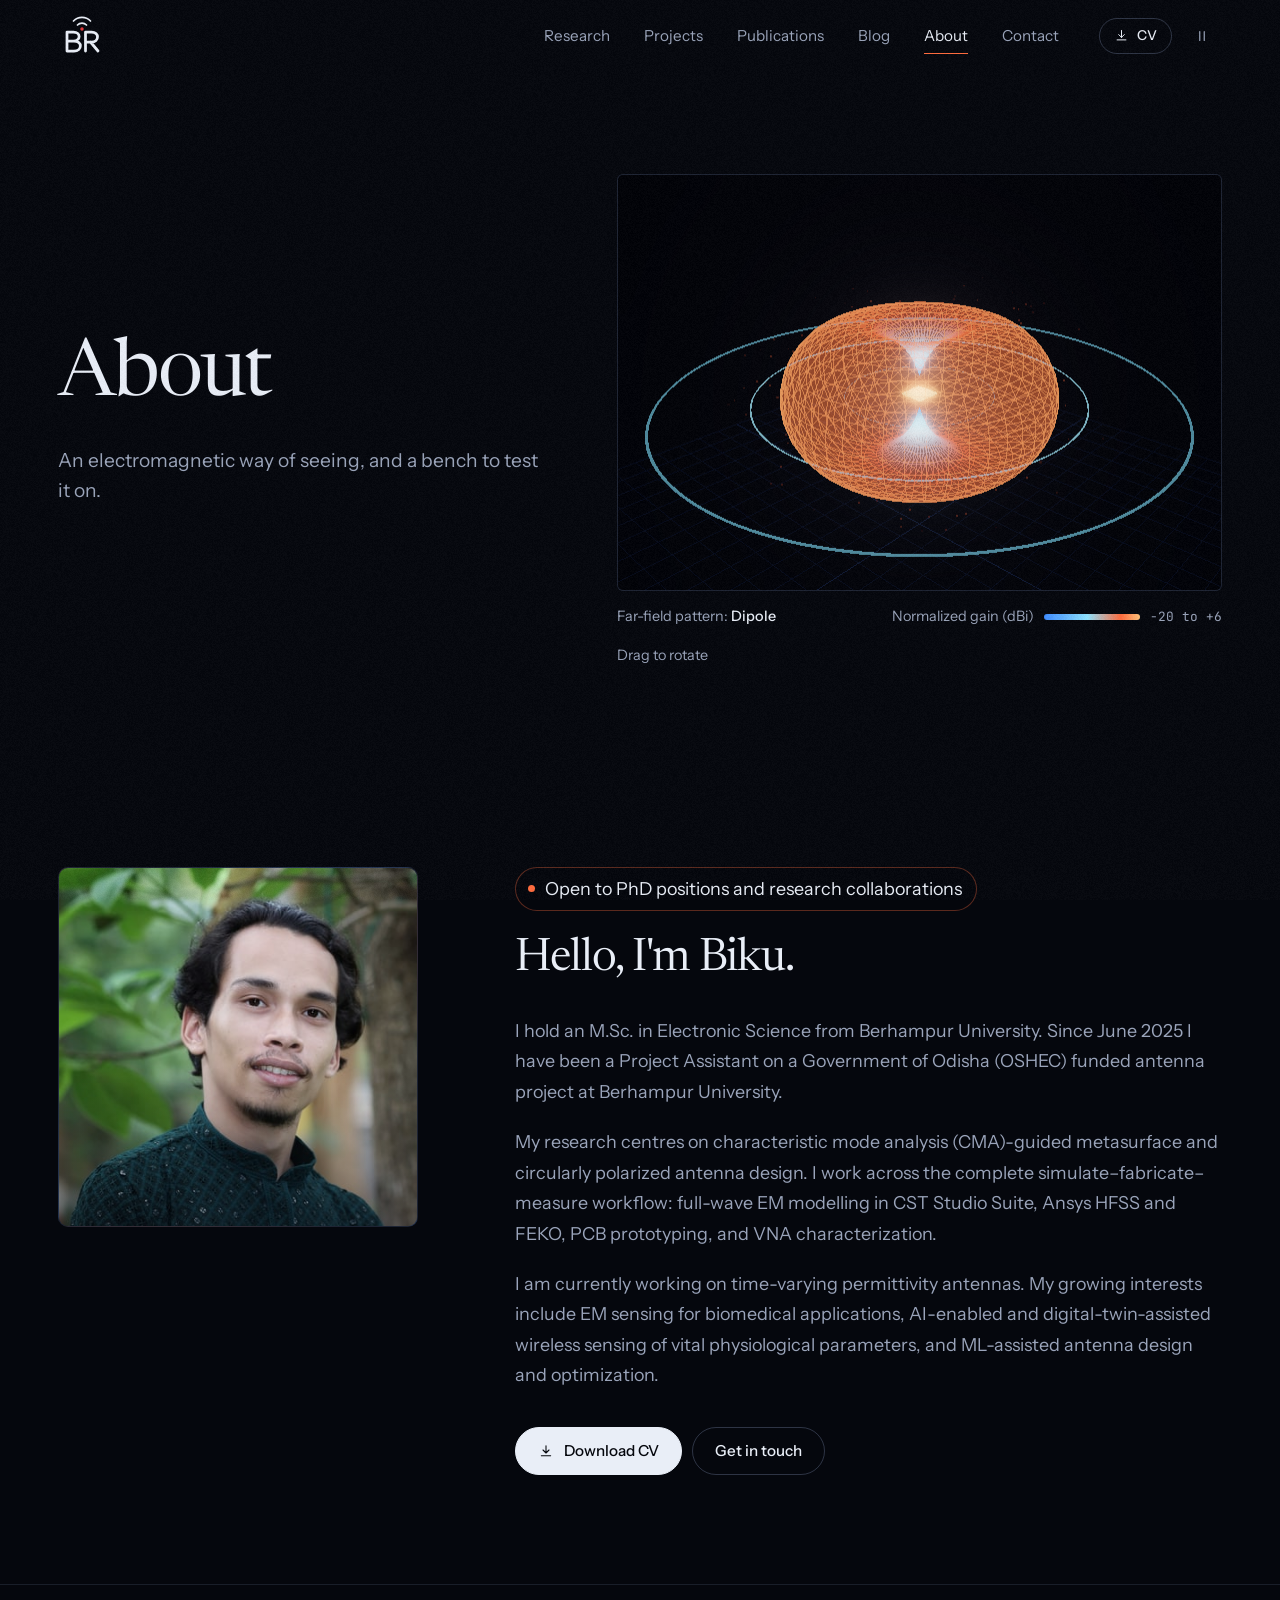
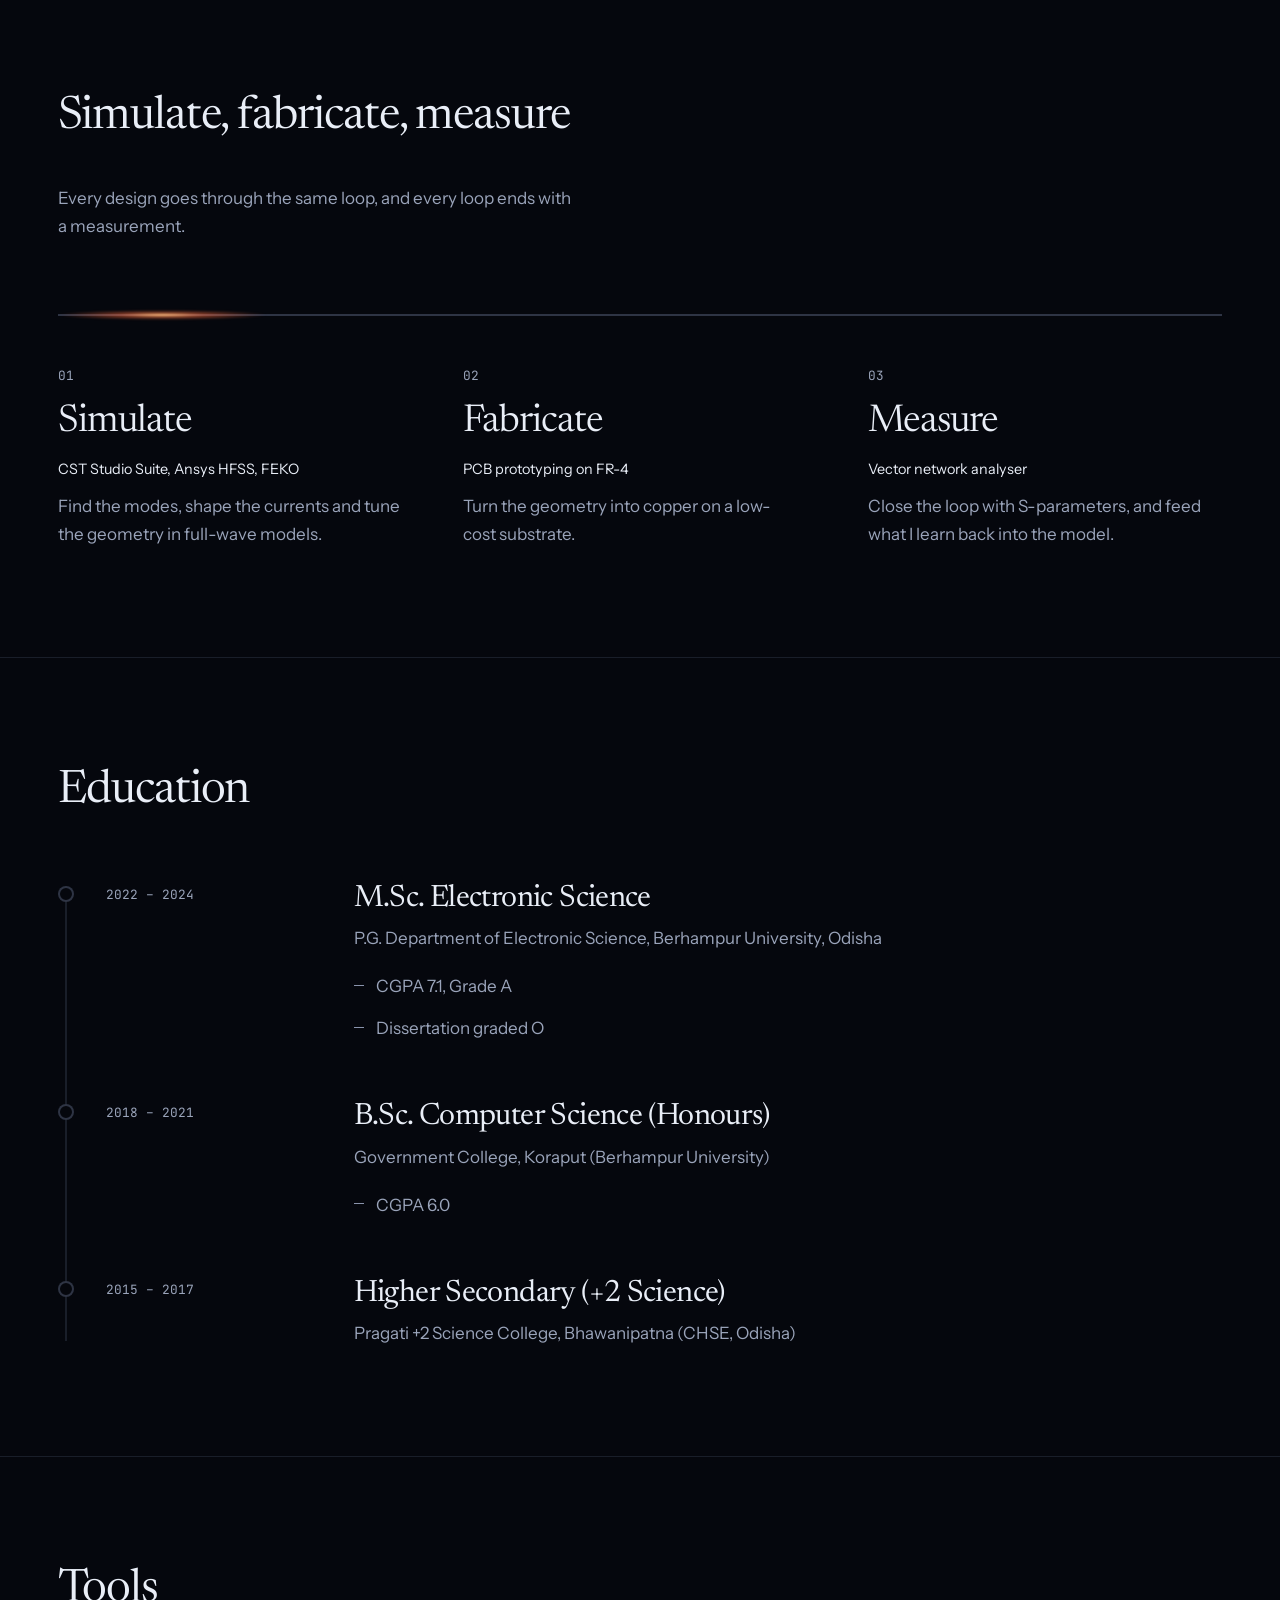
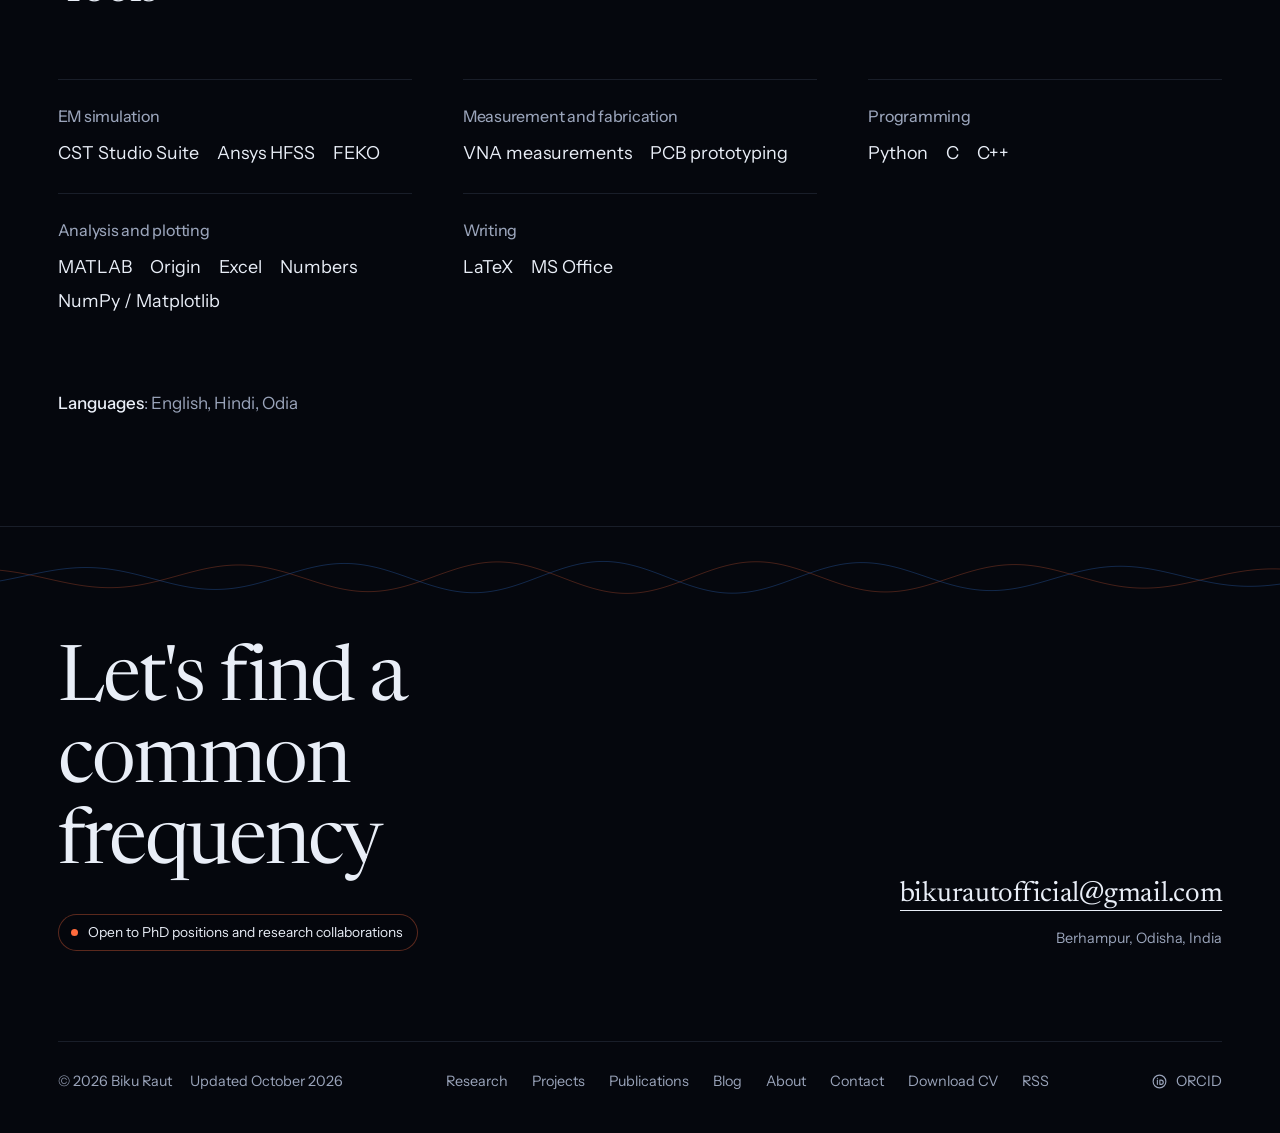
==== commit ddab758c: "Publish projects, news, BibTeX citations, and individual blog pages" ====
--- a/about.html
+++ b/about.html
@@ -9,19 +9,27 @@
     <meta property="og:description" content="Education, skills and the simulate–fabricate–measure workflow behind Biku Raut&#39;s antenna research.">
     <meta property="og:type" content="website">
     <meta property="og:site_name" content="Biku Raut">
-    <meta name="twitter:card" content="summary">
+    <meta property="og:image" content="https://bikuraut1.github.io/Bikuraut/og-image.jpg">
+    <meta property="og:image:width" content="1200">
+    <meta property="og:image:height" content="630">
+    <meta property="og:image:alt" content="Biku Raut: Antenna researcher working on metasurfaces, characteristic modes and time-varying media.">
+    <meta property="og:url" content="https://bikuraut1.github.io/Bikuraut/about.html">
+    <meta name="twitter:card" content="summary_large_image">
     <meta name="twitter:title" content="About — Biku Raut">
     <meta name="twitter:description" content="Education, skills and the simulate–fabricate–measure workflow behind Biku Raut&#39;s antenna research.">
+    <meta name="twitter:image" content="https://bikuraut1.github.io/Bikuraut/og-image.jpg">
+    <link rel="canonical" href="https://bikuraut1.github.io/Bikuraut/about.html">
+    <link rel="alternate" type="application/rss+xml" title="Biku Raut: Field notes" href="https://bikuraut1.github.io/Bikuraut/rss.xml">
 
     <meta charset="UTF-8" />
     <meta name="viewport" content="width=device-width, initial-scale=1.0" />
     <meta name="theme-color" content="#05070D" />
     <meta name="color-scheme" content="dark" />
     <link rel="icon" type="image/svg+xml" href="./favicon.svg" />
-    <script type="module" crossorigin src="./assets/about-CI1dReS9.js"></script>
-    <link rel="modulepreload" crossorigin href="./assets/shared-BN5p_FEI.js">
+    <script type="module" crossorigin src="./assets/about-KjIApmku.js"></script>
+    <link rel="modulepreload" crossorigin href="./assets/shared-BkRN4mFK.js">
     <link rel="modulepreload" crossorigin href="./assets/preload-helper-uBIymjUX.js">
-    <link rel="stylesheet" crossorigin href="./assets/shared-CtYKxauW.css">
+    <link rel="stylesheet" crossorigin href="./assets/shared-CwD7SX03.css">
   </head>
   <body data-page="about">
     <div id="app"></div>
--- a/assets/shared-CwD7SX03.css
+++ b/assets/shared-CwD7SX03.css
@@ -0,0 +1 @@
+@font-face{font-family:Newsreader Variable;font-style:normal;font-display:swap;font-weight:200 800;src:url(./newsreader-vietnamese-opsz-normal-BjhtXyW2.woff2)format("woff2-variations");unicode-range:U+102-103,U+110-111,U+128-129,U+168-169,U+1A0-1A1,U+1AF-1B0,U+300-301,U+303-304,U+308-309,U+323,U+329,U+1EA0-1EF9,U+20AB}@font-face{font-family:Newsreader Variable;font-style:normal;font-display:swap;font-weight:200 800;src:url(./newsreader-latin-ext-opsz-normal-BQn1nviT.woff2)format("woff2-variations");unicode-range:U+100-2BA,U+2BD-2C5,U+2C7-2CC,U+2CE-2D7,U+2DD-2FF,U+304,U+308,U+329,U+1D00-1DBF,U+1E00-1E9F,U+1EF2-1EFF,U+2020,U+20A0-20AB,U+20AD-20C0,U+2113,U+2C60-2C7F,U+A720-A7FF}@font-face{font-family:Newsreader Variable;font-style:normal;font-display:swap;font-weight:200 800;src:url(./newsreader-latin-opsz-normal-s-izfB6B.woff2)format("woff2-variations");unicode-range:U+??,U+131,U+152-153,U+2BB-2BC,U+2C6,U+2DA,U+2DC,U+304,U+308,U+329,U+2000-206F,U+20AC,U+2122,U+2191,U+2193,U+2212,U+2215,U+FEFF,U+FFFD}@font-face{font-family:Newsreader Variable;font-style:italic;font-display:swap;font-weight:200 800;src:url(./newsreader-vietnamese-opsz-italic-DTr-ymY4.woff2)format("woff2-variations");unicode-range:U+102-103,U+110-111,U+128-129,U+168-169,U+1A0-1A1,U+1AF-1B0,U+300-301,U+303-304,U+308-309,U+323,U+329,U+1EA0-1EF9,U+20AB}@font-face{font-family:Newsreader Variable;font-style:italic;font-display:swap;font-weight:200 800;src:url(./newsreader-latin-ext-opsz-italic-CSPGnFdO.woff2)format("woff2-variations");unicode-range:U+100-2BA,U+2BD-2C5,U+2C7-2CC,U+2CE-2D7,U+2DD-2FF,U+304,U+308,U+329,U+1D00-1DBF,U+1E00-1E9F,U+1EF2-1EFF,U+2020,U+20A0-20AB,U+20AD-20C0,U+2113,U+2C60-2C7F,U+A720-A7FF}@font-face{font-family:Newsreader Variable;font-style:italic;font-display:swap;font-weight:200 800;src:url(./newsreader-latin-opsz-italic-kJKFiXvB.woff2)format("woff2-variations");unicode-range:U+??,U+131,U+152-153,U+2BB-2BC,U+2C6,U+2DA,U+2DC,U+304,U+308,U+329,U+2000-206F,U+20AC,U+2122,U+2191,U+2193,U+2212,U+2215,U+FEFF,U+FFFD}@font-face{font-family:Instrument Sans Variable;font-style:normal;font-display:swap;font-weight:400 700;src:url(./instrument-sans-latin-ext-wght-normal-B5bTHO_g.woff2)format("woff2-variations");unicode-range:U+100-2BA,U+2BD-2C5,U+2C7-2CC,U+2CE-2D7,U+2DD-2FF,U+304,U+308,U+329,U+1D00-1DBF,U+1E00-1E9F,U+1EF2-1EFF,U+2020,U+20A0-20AB,U+20AD-20C0,U+2113,U+2C60-2C7F,U+A720-A7FF}@font-face{font-family:Instrument Sans Variable;font-style:normal;font-display:swap;font-weight:400 700;src:url(./instrument-sans-latin-wght-normal-BbzFLZTg.woff2)format("woff2-variations");unicode-range:U+??,U+131,U+152-153,U+2BB-2BC,U+2C6,U+2DA,U+2DC,U+304,U+308,U+329,U+2000-206F,U+20AC,U+2122,U+2191,U+2193,U+2212,U+2215,U+FEFF,U+FFFD}@font-face{font-family:JetBrains Mono Variable;font-style:normal;font-display:swap;font-weight:100 800;src:url([data-uri])format("woff2-variations");unicode-range:U+460-52F,U+1C80-1C8A,U+20B4,U+2DE0-2DFF,U+A640-A69F,U+FE2E-FE2F}@font-face{font-family:JetBrains Mono Variable;font-style:normal;font-display:swap;font-weight:100 800;src:url(./jetbrains-mono-cyrillic-wght-normal-D73BlboJ.woff2)format("woff2-variations");unicode-range:U+301,U+400-45F,U+490-491,U+4B0-4B1,U+2116}@font-face{font-family:JetBrains Mono Variable;font-style:normal;font-display:swap;font-weight:100 800;src:url(./jetbrains-mono-greek-wght-normal-Bw9x6K1M.woff2)format("woff2-variations");unicode-range:U+370-377,U+37A-37F,U+384-38A,U+38C,U+38E-3A1,U+3A3-3FF}@font-face{font-family:JetBrains Mono Variable;font-style:normal;font-display:swap;font-weight:100 800;src:url(./jetbrains-mono-vietnamese-wght-normal-Bt-aOZkq.woff2)format("woff2-variations");unicode-range:U+102-103,U+110-111,U+128-129,U+168-169,U+1A0-1A1,U+1AF-1B0,U+300-301,U+303-304,U+308-309,U+323,U+329,U+1EA0-1EF9,U+20AB}@font-face{font-family:JetBrains Mono Variable;font-style:normal;font-display:swap;font-weight:100 800;src:url(./jetbrains-mono-latin-ext-wght-normal-DBQx-q_a.woff2)format("woff2-variations");unicode-range:U+100-2BA,U+2BD-2C5,U+2C7-2CC,U+2CE-2D7,U+2DD-2FF,U+304,U+308,U+329,U+1D00-1DBF,U+1E00-1E9F,U+1EF2-1EFF,U+2020,U+20A0-20AB,U+20AD-20C0,U+2113,U+2C60-2C7F,U+A720-A7FF}@font-face{font-family:JetBrains Mono Variable;font-style:normal;font-display:swap;font-weight:100 800;src:url(./jetbrains-mono-latin-wght-normal-B9CIFXIH.woff2)format("woff2-variations");unicode-range:U+??,U+131,U+152-153,U+2BB-2BC,U+2C6,U+2DA,U+2DC,U+304,U+308,U+329,U+2000-206F,U+20AC,U+2122,U+2191,U+2193,U+2212,U+2215,U+FEFF,U+FFFD}:root{--lightningcss-light: ;--lightningcss-dark:initial;color-scheme:dark;--void:#05070d;--deep:#090d18;--panel:#0d1220;--raise:#121a2c;--text:#e9eef7;--dim:#9aa4ba;--faint:#8993ab;--rule:#96aad224;--rule-strong:#96aad247;--hot:#ff6b3d;--hot-hi:#ffc27a;--cold:#3d8bff;--cold-hi:#8ee3ff;--serif:"Newsreader Variable", "Iowan Old Style", Georgia, serif;--sans:"Instrument Sans Variable", "Helvetica Neue", Arial, sans-serif;--mono:"JetBrains Mono Variable", ui-monospace, "SF Mono", monospace;--fs-hero:clamp(4.25rem, 13.5vw, 13rem);--fs-h1:clamp(3rem, 6.2vw, 5.75rem);--fs-h2:clamp(2rem, 3.6vw, 3.25rem);--fs-h3:clamp(1.3rem, 1.7vw, 1.6rem);--fs-lead:clamp(1.35rem, 2.3vw, 2.05rem);--fs-body:1.0625rem;--fs-small:.9rem;--fs-data:.8rem;--gutter:clamp(20px, 4.5vw, 72px);--max:1360px;--header-h:72px;--ease:cubic-bezier(.22, 1, .36, 1)}@view-transition{navigation:auto}::view-transition-old(root){animation-duration:.35s}::view-transition-new(root){animation-duration:.35s}*,:before,:after{box-sizing:border-box}html{background:var(--void);scroll-padding-top:calc(var(--header-h) + 24px);-webkit-text-size-adjust:100%}html.lenis,html.lenis body{height:auto}.lenis.lenis-smooth{scroll-behavior:auto!important}body{background:var(--void);min-height:100vh;color:var(--text);font:400 var(--fs-body) / 1.65 var(--sans);font-optical-sizing:auto;-webkit-font-smoothing:antialiased;-moz-osx-font-smoothing:grayscale;text-rendering:optimizelegibility;margin:0}img,svg,canvas{max-width:100%;display:block}a{color:inherit;text-decoration:none}button,input{font:inherit;color:inherit}button{cursor:pointer;background:0 0;border:0;padding:0}h1,h2,h3,h4,p{margin:0}h1,h2{font-family:var(--serif);letter-spacing:-.025em;text-wrap:balance;font-weight:380;line-height:1.02}h1{font-size:var(--fs-h1)}h2{font-size:var(--fs-h2);line-height:1.06}h3{font-family:var(--sans);font-size:var(--fs-h3);letter-spacing:-.015em;font-weight:500;line-height:1.25}p{text-wrap:pretty}em{font-style:italic}::selection{background:var(--cold);color:#fff}:focus-visible{outline:2px solid var(--cold-hi);outline-offset:4px;border-radius:2px}.mono,.data{font-family:var(--mono);font-size:var(--fs-data);font-variant-numeric:tabular-nums;letter-spacing:0}.dim{color:var(--dim)}.wrap{width:100%;max-width:var(--max);padding-inline:var(--gutter);margin-inline:auto}.sr-only{clip:rect(0, 0, 0, 0);white-space:nowrap;border:0;width:1px;height:1px;margin:-1px;padding:0;position:absolute;overflow:hidden}.skip-link{z-index:300;background:var(--text);color:var(--void);border-radius:4px;padding:10px 16px;position:fixed;top:12px;left:12px;transform:translateY(-160%)}.skip-link:focus{transform:none}.noscript{padding:24px var(--gutter);color:var(--dim)}body:after{content:"";z-index:200;pointer-events:none;opacity:.022;background-image:var(--grain,none);background-size:160px 160px;position:fixed;inset:0}@media (prefers-reduced-motion:reduce){*,:before,:after{scroll-behavior:auto!important;transition-duration:.001ms!important;animation-duration:.001ms!important;animation-iteration-count:1!important}}html[data-motion=off] *,html[data-motion=off] :before,html[data-motion=off] :after{animation-play-state:paused!important}@media print{:root{--void:#fff;--deep:#fff;--panel:#fff;--text:#111;--dim:#333;--faint:#444;--rule:#ccc;--rule-strong:#aaa}.site-header,.mobile-menu,canvas,.scene,.hero-field,.lab-panel,.probe,.footer-wave,.hero:after,body:before,.header-tools,.read-progress{display:none!important}*,:before,:after{text-shadow:none!important;box-shadow:none!important;transition:none!important;animation:none!important}body{color:#000;background:#fff;font-size:11pt}.hero,.page-hero,.section{min-height:auto;padding-block:24px}.hero-name{font-size:48pt}.hero-intro{opacity:1;transform:none}.hero-content,.hero-foot,.post-body,.intro-grid,.bio{display:block;position:static}.toc,.figure,.hero-actions,.intro-actions,.footer-cta{display:none}.post,.post-header{padding-top:20px}a{color:inherit}}.site-header{z-index:100;height:var(--header-h);transition:background .4s var(--ease), border-color .4s var(--ease), transform .45s var(--ease);border-bottom:1px solid #0000;position:fixed;inset:0 0 auto}.site-header.is-scrolled{-webkit-backdrop-filter:blur(16px)saturate(140%);border-bottom-color:var(--rule);background:#05070db8}.site-header.is-hidden{transform:translateY(-100%)}.header-inner{align-items:center;gap:40px;height:100%;display:flex}.brand{font-family:var(--serif);letter-spacing:-.01em;white-space:nowrap;align-items:center;gap:12px;font-size:1.3rem;font-weight:450;display:inline-flex}.brand-mark{width:48px;height:48px;color:var(--text)}body.menu-open .site-header{z-index:200;background:var(--void)}.main-nav{align-items:center;gap:34px;margin-left:auto;display:flex}.main-nav a{color:var(--dim);padding:8px 0;font-size:.95rem;transition:color .25s;position:relative}.main-nav a:after{content:"";transform-origin:100%;height:1px;transition:transform .45s var(--ease);background:currentColor;position:absolute;bottom:2px;left:0;right:0;transform:scaleX(0)}.main-nav a:hover{color:var(--text)}.main-nav a:hover:after{transform-origin:0;transform:scaleX(1)}.main-nav a[aria-current=page]{color:var(--text)}.main-nav a[aria-current=page]:after{background:var(--hot);transform:scaleX(1)}.header-tools{align-items:center;gap:4px;display:flex}.icon-button{width:40px;height:40px;color:var(--dim);border-radius:50%;place-items:center;transition:color .2s,background .2s;display:grid}.icon-button:hover{color:var(--text);background:#96aad214}.icon-button svg{width:18px;height:18px}.menu-button{display:none}.mobile-menu{z-index:150;background:var(--void);padding:calc(var(--header-h) + 24px) var(--gutter) 40px;opacity:0;visibility:hidden;transition:opacity .35s var(--ease), visibility .35s;flex-direction:column;display:flex;position:fixed;inset:0}.mobile-menu.is-open{opacity:1;visibility:visible}.mobile-menu a{font-family:var(--serif);letter-spacing:-.02em;border-bottom:1px solid var(--rule);padding:6px 0;font-size:2.6rem;line-height:1.25}.mobile-menu a[aria-current=page]{color:var(--hot-hi)}.mobile-menu .mobile-meta{color:var(--dim);font-size:var(--fs-small);margin-top:auto}.mobile-menu .mobile-meta a{font-family:var(--sans);letter-spacing:0;border-bottom:0;padding:0 0 3px;font-size:1rem}.button{border:1px solid var(--rule-strong);isolation:isolate;border-radius:999px;align-items:center;gap:10px;height:48px;padding:0 22px;font-size:.95rem;font-weight:500;transition:border-color .3s,color .3s;display:inline-flex;position:relative;overflow:hidden}.button:before{content:"";z-index:-1;background:var(--text);border-radius:inherit;transition:transform .5s var(--ease);position:absolute;inset:0;transform:translateY(101%)}.button:hover{color:var(--void);border-color:var(--text)}.button:hover:before{transform:none}.button.solid{background:var(--text);color:var(--void);border-color:var(--text)}.button.solid:before{background:var(--hot-hi)}.button svg{width:16px;height:16px}.link{color:var(--text);transition:background-size .45s var(--ease), color .2s;background:linear-gradient(currentColor,currentColor) 0 100%/100% 1px no-repeat;padding-bottom:3px}.link:hover{background-position:100% 100%;background-size:0 1px}.profile-links{flex-wrap:wrap;gap:8px 22px;display:flex}.profile-link{color:var(--dim);font-size:var(--fs-small);align-items:center;gap:8px;transition:color .2s;display:inline-flex}.profile-link:hover{color:var(--text)}.profile-link svg{width:17px;height:17px}.section+.section{border-top:1px solid var(--rule)}.section-head{grid-template-columns:minmax(0,1fr) auto;align-items:end;gap:24px 40px;margin-bottom:clamp(40px,5vw,72px);display:grid}.section-head p{max-width:56ch;color:var(--dim);grid-column:1;margin-top:18px}.section-head .link{font-size:var(--fs-small);white-space:nowrap;grid-area:1/2;align-self:end}.figure{margin:0;position:relative}.figure-screen{border:1px solid var(--rule);background:var(--deep);border-radius:6px;position:relative;overflow:hidden}.figure-screen .scene{position:absolute;inset:0}.figure figcaption{font-size:var(--fs-small);color:var(--dim);flex-wrap:wrap;justify-content:space-between;align-items:baseline;gap:16px;margin-top:14px;display:flex}.figure figcaption b{color:var(--text);font-weight:500}.scene canvas{touch-action:pan-y;width:100%!important;height:100%!important}.scene.orbit canvas{cursor:grab;touch-action:none}.scene.orbit canvas:active{cursor:grabbing}.readouts{z-index:2;font-family:var(--mono);color:var(--dim);pointer-events:none;flex-wrap:wrap;gap:20px;font-size:.75rem;display:flex;position:absolute}.readouts b{color:var(--text);font-weight:450}.segmented{border:1px solid var(--rule);-webkit-backdrop-filter:blur(8px);background:#05070d99;border-radius:999px;flex-wrap:wrap;gap:4px;padding:4px;display:inline-flex}.segmented button{height:32px;color:var(--dim);border-radius:999px;padding:0 14px;font-size:.82rem;transition:background .25s,color .25s}.segmented button:hover{color:var(--text)}.segmented button[aria-pressed=true]{background:var(--text);color:var(--void)}.pub{border-top:1px solid var(--rule);grid-template-columns:72px minmax(0,1fr) auto;gap:8px 32px;padding:32px 0;display:grid;position:relative}.pub:last-child{border-bottom:1px solid var(--rule)}.pub:before{content:"";background:linear-gradient(90deg, var(--cold), var(--hot));transform-origin:0;width:100%;height:1px;transition:transform .7s var(--ease);position:absolute;top:-1px;left:0;transform:scaleX(0)}.pub:hover:before{transform:scaleX(1)}.pub-year{font-family:var(--mono);font-size:var(--fs-data);color:var(--dim);padding-top:6px}.pub-title{font-family:var(--serif);letter-spacing:-.01em;max-width:62ch;font-size:clamp(1.25rem,1.8vw,1.6rem);font-weight:400;line-height:1.3}.pub-title a:hover{color:var(--cold-hi)}.pub-authors{font-size:var(--fs-small);color:var(--dim);margin-top:10px}.pub-authors .me{color:var(--text);background:linear-gradient(#0000 62%,#ff6b3d59 62%);font-weight:600}.pub-venue{font-size:var(--fs-small);color:var(--dim);margin-top:4px;font-style:italic}.pub-tags{flex-wrap:wrap;gap:6px;margin-top:14px;display:flex}.tag{border:1px solid var(--rule-strong);height:24px;color:var(--dim);border-radius:999px;align-items:center;padding:0 10px;font-size:.75rem;display:inline-flex}.tag.hot{color:var(--hot-hi);border-color:#ff6b3d8c}.tag.cold{color:var(--cold-hi);border-color:#3d8bff8c}.pub-actions{flex-direction:column;grid-area:1/3/span 2;align-items:flex-end;gap:10px;min-width:150px;padding-top:6px;display:flex}.pub-cites{font-family:var(--mono);font-size:var(--fs-data);color:var(--dim)}.pub-cites b{color:var(--text);font-weight:450}.text-button{font-size:var(--fs-small);color:var(--dim);align-items:center;gap:8px;transition:color .2s;display:inline-flex}.text-button:hover{color:var(--text)}.text-button svg{width:15px;height:15px}.timeline{padding-left:48px;position:relative}.timeline-line{background:var(--rule);width:2px;position:absolute;top:6px;bottom:6px;left:7px;overflow:hidden}.timeline-line i{background:linear-gradient(transparent, var(--hot), transparent);width:2px;height:120px;position:absolute;top:-120px;left:0}.entry{grid-template-columns:200px minmax(0,1fr);gap:12px 48px;padding-bottom:56px;display:grid;position:relative}.entry:last-child{padding-bottom:0}.entry-node{border:2px solid var(--rule-strong);background:var(--void);border-radius:50%;width:16px;height:16px;transition:border-color .4s,box-shadow .4s;position:absolute;top:6px;left:-48px}.entry.is-live .entry-node{border-color:var(--hot);box-shadow:0 0 0 6px #ff6b3d1f}.entry-date{font-family:var(--mono);font-size:var(--fs-data);color:var(--dim);padding-top:4px}.entry h3{font-family:var(--serif);letter-spacing:-.02em;font-size:clamp(1.6rem,2.4vw,2.1rem);font-weight:400}.entry-org{color:var(--dim);margin-top:6px}.entry ul{gap:14px;max-width:70ch;margin:20px 0 0;padding:0;list-style:none;display:grid}.entry li{color:var(--dim);padding-left:22px;position:relative}.entry li:before{content:"";background:var(--faint);width:10px;height:1px;position:absolute;top:.75em;left:0}.toast{z-index:250;opacity:0;visibility:hidden;background:var(--text);color:var(--void);font-size:var(--fs-small);transition:all .35s var(--ease);border-radius:999px;padding:12px 20px;font-weight:500;position:fixed;bottom:28px;left:50%;transform:translate(-50%,16px)}.toast.is-visible{opacity:1;visibility:visible;transform:translate(-50%)}.site-footer{border-top:1px solid var(--rule);padding-block:clamp(72px,9vw,128px) 40px;position:relative;overflow:hidden}.footer-wave{opacity:.5;pointer-events:none;height:120px;position:absolute;inset:0 0 auto}.footer-cta{grid-template-columns:minmax(0,1.4fr) minmax(0,1fr);align-items:end;gap:40px;padding-bottom:clamp(56px,7vw,96px);display:grid}.footer-cta h2{max-width:12ch;font-size:clamp(2.6rem,6vw,5.5rem)}.footer-mail{text-align:right;justify-self:end}.footer-mail a{font-family:var(--serif);letter-spacing:-.01em;font-size:clamp(1.25rem,2.2vw,1.9rem)}.footer-mail p{color:var(--dim);font-size:var(--fs-small);margin-top:10px}.footer-base{border-top:1px solid var(--rule);font-size:var(--fs-small);color:var(--dim);flex-wrap:wrap;justify-content:space-between;align-items:center;gap:20px 32px;padding-top:28px;display:flex}.footer-nav{flex-wrap:wrap;gap:8px 24px;display:flex}.footer-nav a:hover{color:var(--text)}@media (width<=960px){.main-nav{display:none}.menu-button{display:grid}.header-tools{margin-left:auto}.pub{grid-template-columns:minmax(0,1fr)}.pub-year{padding-top:0}.pub-actions{flex-direction:row;grid-area:auto/1;justify-content:space-between;align-items:center;min-width:0;padding-top:8px}.entry{grid-template-columns:minmax(0,1fr);gap:8px}.footer-cta{grid-template-columns:minmax(0,1fr);align-items:start}.footer-mail{text-align:left;justify-self:start}}@media (width<=600px){.section-head{grid-template-columns:minmax(0,1fr)}.section-head .link{grid-area:auto/1;justify-self:start}.timeline{padding-left:34px}.entry-node{left:-34px}}.hero{isolation:isolate;background:var(--void);height:100svh;min-height:640px;max-height:1100px;position:relative;overflow:hidden}.hero-field{z-index:-1;position:absolute;inset:0}.hero-field canvas{width:100%!important;height:100%!important}.hero-content{pointer-events:none;padding-bottom:clamp(32px,5vh,64px);position:absolute;inset:auto 0 0}.hero-content a,.hero-content button{pointer-events:auto}.hero-name{font-family:var(--serif);font-size:var(--fs-hero);letter-spacing:-.045em;font-variation-settings:"opsz" 72;color:#e9eef709;-webkit-text-stroke:1.2px #e9eef7e6;text-wrap:nowrap;margin-left:-.04em;font-weight:340;line-height:.86}.hero-name [data-word]{display:inline-block}.hero-foot{justify-content:space-between;align-items:flex-end;gap:32px;margin-top:clamp(20px,3vh,36px);display:flex}.hero-role{max-width:34ch;color:var(--text);font-size:clamp(1.05rem,1.4vw,1.25rem);line-height:1.5}.hero-actions{flex-wrap:wrap;gap:10px;display:flex}.hero-intro{opacity:0;animation:hero-in 1.1s var(--ease) forwards;transform:translateY(14px)}.hero-intro.d1{animation-delay:.25s}.hero-intro.d2{animation-delay:.45s}@keyframes hero-in{to{opacity:1;transform:none}}.lab-panel{z-index:3;top:calc(var(--header-h) + 20px);right:var(--gutter);border:1px solid var(--rule);-webkit-backdrop-filter:blur(14px);background:#05070d9e;border-radius:10px;width:300px;padding:18px;position:absolute}.lab-panel h2{font-family:var(--sans);letter-spacing:0;align-items:center;gap:8px;font-size:.92rem;font-weight:500;display:flex}.live-dot{background:var(--hot);border-radius:50%;width:7px;height:7px;animation:1.8s ease-out infinite live;box-shadow:0 0 #ff6b3d99}@keyframes live{to{box-shadow:0 0 0 9px #ff6b3d00}}.lab-readouts{border-block:1px solid var(--rule);grid-template-columns:1fr 1fr;gap:10px 14px;margin:16px 0;padding:14px 0;display:grid}.lab-readouts dt{color:var(--dim);font-size:.75rem}.lab-readouts dd{font-family:var(--mono);font-variant-numeric:tabular-nums;margin:2px 0 0;font-size:.86rem}.lab-panel .segmented{-webkit-backdrop-filter:none;backdrop-filter:none;background:0 0;border-radius:10px;grid-template-columns:1fr 1fr;width:100%;display:grid}.lab-panel .segmented button{border-radius:7px;font-size:.8rem}.slider{color:var(--dim);grid-template-columns:auto 1fr;align-items:center;gap:12px;margin-top:16px;font-size:.8rem;display:grid}.slider input{appearance:none;cursor:pointer;background:0 0;width:100%;height:22px}.slider input::-webkit-slider-runnable-track{background:linear-gradient(90deg, var(--cold), var(--hot));border-radius:2px;height:2px}.slider input::-moz-range-track{background:linear-gradient(90deg, var(--cold), var(--hot));height:2px}.slider input::-webkit-slider-thumb{-webkit-appearance:none;background:var(--text);border:3px solid var(--void);width:16px;height:16px;box-shadow:0 0 0 1px var(--text);border-radius:50%;margin-top:-7px}.slider input::-moz-range-thumb{background:var(--text);border:3px solid var(--void);border-radius:50%;width:12px;height:12px}.lab-hint{color:var(--faint);margin-top:14px;font-size:.78rem;line-height:1.5}.probe{z-index:4;pointer-events:none;opacity:0;transition:opacity .25s;position:fixed;top:0;left:0}.probe.is-on{opacity:1}.probe-ring{border:1px solid #e9eef7d9;border-radius:50%;width:28px;height:28px;position:absolute;top:-14px;left:-14px}.probe-ring:before,.probe-ring:after{content:"";background:#e9eef7d9;position:absolute}.probe-ring:before{width:1px;top:-7px;bottom:-7px;left:50%}.probe-ring:after{height:1px;top:50%;left:-7px;right:-7px}.probe-value{white-space:nowrap;font-family:var(--mono);color:var(--text);text-shadow:0 1px 6px #000;font-size:.72rem;position:absolute;top:10px;left:22px}.hero.has-probe{cursor:none}.hero.has-probe .lab-panel,.hero.has-probe a,.hero.has-probe button{cursor:auto}.intro-grid{grid-template-columns:minmax(0,1.55fr) minmax(0,1fr);align-items:start;gap:clamp(40px,7vw,120px);display:grid}.statement{font-family:var(--serif);font-size:var(--fs-lead);letter-spacing:-.015em;max-width:24ch;font-weight:350;line-height:1.22}.intro-text{max-width:58ch;color:var(--dim);margin-top:32px}.intro-actions{flex-wrap:wrap;gap:10px;margin-top:36px;display:flex}.metrics{margin:0;display:grid}.metrics div{border-top:1px solid var(--rule);grid-template-columns:92px 1fr;align-items:baseline;gap:16px;padding:16px 0;display:grid}.metrics div:last-child{border-bottom:1px solid var(--rule)}.metrics dt{font-family:var(--serif);letter-spacing:-.03em;font-variant-numeric:lining-nums tabular-nums;font-size:2.6rem;font-weight:330;line-height:1}.metrics dd{color:var(--dim);margin:0}.directions{margin:0;padding:0;list-style:none}.direction{border-top:1px solid var(--rule);grid-template-columns:minmax(0,1.1fr) minmax(0,1fr);align-items:baseline;gap:16px 48px;padding:30px 0;display:grid;position:relative}.direction:last-child{border-bottom:1px solid var(--rule)}.direction h3{font-family:var(--serif);letter-spacing:-.02em;transition:transform .6s var(--ease);font-size:clamp(1.6rem,2.8vw,2.4rem);font-weight:370;line-height:1.12}.direction p{color:var(--dim);max-width:52ch}.direction .tag{vertical-align:middle;margin-left:12px;transform:translateY(-4px)}.direction:before{content:"";background:linear-gradient(90deg, var(--cold), var(--hot));transform-origin:0;width:100%;height:1px;transition:transform .8s var(--ease);position:absolute;top:-1px;left:0;transform:scaleX(0)}.direction:hover:before{transform:scaleX(1)}.direction:hover h3{transform:translate(10px)}.lab-explain{grid-template-columns:minmax(0,1fr) minmax(0,1fr);align-items:center;gap:clamp(40px,6vw,100px);display:grid}.lab-explain p{max-width:54ch;color:var(--dim);margin-top:24px}.equations{border:1px solid var(--rule);background:var(--deep);border-radius:10px;gap:18px;padding:clamp(24px,3vw,40px);font-size:1.2rem;display:grid}.equations .katex{font-size:1.12em}.equations .eq-label{font-size:var(--fs-small);color:var(--dim);margin-top:-10px}.update-eq{border-top:1px solid var(--rule);color:var(--dim);font-size:var(--fs-small);margin-top:6px;padding-top:18px}.workflow{grid-template-columns:repeat(3,minmax(0,1fr));gap:clamp(24px,4vw,64px);padding-top:56px;display:grid;position:relative}.workflow-line{height:22px;position:absolute;top:0;left:0;right:0}.workflow-line:before{content:"";background:var(--rule-strong);height:2px;position:absolute;inset:10px 0 auto}.workflow-line:after{content:"";background:radial-gradient(closest-side, var(--hot-hi), #ff6b3d80 40%, transparent);filter:blur(1px);border-radius:50%;width:18%;height:10px;animation:4.5s cubic-bezier(.6,0,.4,1) infinite line-pulse;position:absolute;top:6px;left:0}@keyframes line-pulse{0%{transform:translate(-20%)}to{transform:translate(560%)}}.step-no{font-family:var(--mono);font-size:var(--fs-data);color:var(--dim)}.step h3{font-family:var(--serif);letter-spacing:-.025em;margin:10px 0 12px;font-size:clamp(2rem,3vw,2.75rem);font-weight:370}.step .tools{color:var(--text);font-size:var(--fs-small)}.step p:last-child{color:var(--dim);max-width:34ch;margin-top:10px}.post-list{grid-template-columns:repeat(auto-fit,minmax(min(100%,340px),1fr));gap:0 clamp(24px,4vw,64px);display:grid}.post-card{border-top:1px solid var(--rule);grid-template-rows:auto auto 1fr auto;gap:12px;padding:32px 0;display:grid}.post-card .post-meta{font-size:var(--fs-small);color:var(--dim);gap:16px;display:flex}.post-card h3{font-family:var(--serif);letter-spacing:-.02em;font-size:clamp(1.6rem,2.4vw,2.1rem);font-weight:380;line-height:1.15;transition:color .25s}.post-card p{color:var(--dim);max-width:52ch}.post-card:hover h3{color:var(--hot-hi)}.post-card .tags{flex-wrap:wrap;gap:6px;margin-top:6px;display:flex}.page-hero{padding-top:calc(var(--header-h) + clamp(48px, 8vw, 110px));grid-template-columns:minmax(0,.9fr) minmax(0,1.1fr);align-items:center;gap:clamp(32px,5vw,80px);padding-bottom:clamp(56px,7vw,100px);display:grid}.page-hero.solo{grid-template-columns:minmax(0,1fr)}.page-hero .lead{max-width:44ch;color:var(--dim);margin-top:28px;font-size:clamp(1.1rem,1.5vw,1.3rem);line-height:1.55}.page-hero .figure-screen{aspect-ratio:16/11}.current{background:radial-gradient(70% 120% at 0% 0%, #ff6b3d24, transparent 60%), radial-gradient(70% 120% at 100% 100%, #3d8bff1f, transparent 60%), var(--deep);border:1px solid var(--rule);border-radius:12px;grid-template-columns:minmax(0,1fr) minmax(0,1.2fr);gap:clamp(32px,5vw,80px);padding:clamp(32px,5vw,64px);display:grid}.current .tag{margin-bottom:18px}.current p{color:var(--dim);align-self:end;font-size:1.1rem}.specs{border-top:1px solid var(--rule);grid-template-columns:repeat(auto-fit,minmax(min(100%,210px),1fr));margin-top:clamp(48px,6vw,80px);display:grid}.spec{border-bottom:1px solid var(--rule);padding:24px 24px 24px 0}.spec b{font-family:var(--mono);font-variant-numeric:tabular-nums;color:var(--text);font-size:1.15rem;font-weight:450;display:block}.spec span{font-size:var(--fs-small);color:var(--dim);margin-top:6px;display:block}.cma-layout{grid-template-columns:minmax(0,.8fr) minmax(0,1.2fr);align-items:center;gap:clamp(32px,5vw,80px);display:grid}.cma-layout p{color:var(--dim);max-width:48ch;margin-top:24px}.cma-layout .figure-screen{aspect-ratio:16/10}.figure-tools{flex-wrap:wrap;justify-content:space-between;align-items:center;gap:12px;margin-top:14px;display:flex}.interests{grid-template-columns:repeat(auto-fit,minmax(min(100%,300px),1fr));gap:0 clamp(24px,4vw,56px);display:grid}.interest{border-top:1px solid var(--rule);padding:28px 0}.interest h3{margin-bottom:10px}.interest p{color:var(--dim)}.pub-tools{flex-wrap:wrap;justify-content:space-between;align-items:center;gap:16px;margin-bottom:28px;display:flex}.search{flex:320px;max-width:420px;position:relative}.search svg{width:18px;height:18px;color:var(--dim);position:absolute;top:50%;left:16px;transform:translateY(-50%)}.search input{border:1px solid var(--rule-strong);background:var(--deep);border-radius:999px;width:100%;height:46px;padding:0 18px 0 46px;font-size:.95rem;transition:border-color .2s}.search input::placeholder{color:var(--faint)}.search input:focus{border-color:var(--cold-hi);outline:none}.results-line{font-size:var(--fs-small);color:var(--dim);flex-wrap:wrap;justify-content:space-between;gap:8px;margin-bottom:12px;display:flex}.empty{border-top:1px solid var(--rule);text-align:center;color:var(--dim);padding:64px 0}.empty .button{margin-top:20px}.bio{grid-template-columns:minmax(0,.7fr) minmax(0,1.3fr);align-items:start;gap:clamp(32px,6vw,100px);display:grid}.portrait{aspect-ratio:4/5;background:radial-gradient(80% 60% at 30% 20%, #ff6b3d38, transparent 70%), radial-gradient(80% 60% at 80% 90%, #3d8bff38, transparent 70%), var(--deep);border:1px solid var(--rule);border-radius:10px;position:relative;overflow:hidden}.portrait img{object-fit:cover;width:100%;height:100%}.portrait .initials{font-family:var(--serif);color:#e9eef780;place-items:center;font-size:6rem;display:grid;position:absolute;inset:0}.bio-text h2{margin-bottom:32px}.bio-text p{color:var(--dim);max-width:62ch;font-size:1.12rem;line-height:1.7}.bio-text p+p{margin-top:20px}.bio-text p:first-of-type{color:var(--text)}.skills{grid-template-columns:repeat(auto-fit,minmax(min(100%,260px),1fr));gap:0 clamp(24px,4vw,56px);display:grid}.skill{border-top:1px solid var(--rule);padding:26px 0}.skill h3{color:var(--dim);margin-bottom:12px;font-size:1rem;font-weight:450}.skill ul{flex-wrap:wrap;gap:4px 18px;margin:0;padding:0;font-size:1.12rem;list-style:none;display:flex}.languages{color:var(--dim);margin-top:48px}.languages b{color:var(--text);font-weight:500}.contact-page{isolation:isolate;align-items:end;min-height:100svh;display:grid;position:relative;overflow:hidden}.contact-field{z-index:-1;position:absolute;inset:0}.contact-field canvas{width:100%!important;height:100%!important}.contact-inner{padding-top:calc(var(--header-h) + 80px);pointer-events:none;padding-bottom:clamp(40px,7vh,80px)}.contact-inner a,.contact-inner button{pointer-events:auto}.contact-inner h1{text-shadow:0 2px 40px #05070dcc;max-width:11ch;font-size:clamp(3.2rem,8vw,7.5rem)}.contact-grid{border:1px solid var(--rule);-webkit-backdrop-filter:blur(14px);background:#05070da8;border-radius:12px;grid-template-columns:repeat(3,minmax(0,auto));justify-content:start;gap:24px clamp(32px,6vw,96px);width:fit-content;max-width:100%;margin-top:clamp(32px,5vh,56px);padding:24px 28px;display:grid}.contact-grid dt{font-size:var(--fs-small);color:var(--dim);margin-bottom:6px}.contact-grid dd{margin:0}.email-row{align-items:center;gap:6px;display:flex}.email-row a{font-family:var(--serif);font-size:clamp(1.2rem,2vw,1.6rem)}.contact-note{font-size:var(--fs-small);color:var(--dim);text-shadow:0 1px 8px #000;margin-top:16px}.figure.is-unavailable .figure-screen:after{content:"This view needs WebGL, which isn't available in this browser.";text-align:center;color:var(--dim);font-size:var(--fs-small);place-items:center;padding:24px;display:grid;position:absolute;inset:0}@media (width<=1100px){.lab-panel{width:270px}}@media (width<=960px){.hero{flex-direction:column;height:auto;min-height:0;max-height:none;display:flex}.hero-field{z-index:0;flex:none;height:min(78svh,640px);position:relative}.hero-content{margin-top:-18vw;padding-bottom:0;position:relative;inset:auto}.hero-name{font-size:17vw}.hero-foot{flex-direction:column;align-items:flex-start}.lab-panel{width:auto;margin:40px var(--gutter) 24px;background:var(--deep);position:relative;inset:auto}.probe{display:none}.intro-grid,.lab-explain,.page-hero,.current,.cma-layout,.bio{grid-template-columns:minmax(0,1fr)}.direction{grid-template-columns:minmax(0,1fr);gap:10px}.workflow{grid-template-columns:minmax(0,1fr);gap:36px;padding-top:0;padding-left:36px}.workflow-line{width:22px;height:auto;inset:0 auto 0 0}.workflow-line:before{width:2px;height:auto;inset:0 auto 0 10px}.workflow-line:after{display:none}.portrait{max-width:360px}.contact-grid{grid-template-columns:minmax(0,1fr);width:auto}}@media (width<=600px){.hero-name{-webkit-text-stroke-width:1px;font-size:30vw}.hero-content{margin-top:-50vw}.hero-name [data-word]{display:block}.metrics dt{font-size:2.1rem}}.gain-key{align-items:center;gap:10px;display:inline-flex}.gain-bar{background:linear-gradient(90deg, var(--cold), var(--cold-hi) 45%, var(--hot) 80%, var(--hot-hi));border-radius:3px;width:96px;height:6px}.contact-field:after{content:"";pointer-events:none;background:linear-gradient(90deg,#05070db8 0%,#05070d59 45%,#0000 70%);position:absolute;inset:0}body[data-page=contact] .footer-cta{display:none}body[data-page=contact] .site-footer{padding-top:40px}@media (width<=600px){.page-hero .figure-screen.tall-on-phone{aspect-ratio:1/1.15}}html[data-motion=off] .hero-intro{opacity:1;animation:none;transform:none}.portrait img,.intro-portrait img{transform:scaleX(-1)}.intro-portrait{align-items:center;gap:28px;margin-bottom:32px;display:flex}.intro-portrait img{object-fit:cover;border:1px solid var(--rule-strong);border-radius:50%;width:160px;height:160px}.intro-portrait p{margin:0}.intro-portrait .dim{font-size:var(--fs-small)}@media (width<=600px){.intro-portrait{gap:20px}.intro-portrait img{width:120px;height:120px}}.blog-hero{padding-bottom:clamp(40px,5vw,64px)}.blog-hero .page-hero-copy{max-width:900px}.blog-banner .figure-screen{aspect-ratio:16/4.6;min-height:200px}.blog-index{padding-bottom:clamp(80px,10vw,140px)}.tag-filter{margin-bottom:28px}.post-rows{margin:0;padding:0;list-style:none}.post-row a{border-top:1px solid var(--rule);grid-template-columns:170px minmax(0,1fr) 200px;gap:12px 40px;padding:36px 0;display:grid;position:relative}.post-row:last-child a{border-bottom:1px solid var(--rule)}.post-row a:before{content:"";background:linear-gradient(90deg, var(--cold), var(--hot));transform-origin:0;width:100%;height:1px;transition:transform .8s var(--ease);position:absolute;top:-1px;left:0;transform:scaleX(0)}.post-row a:hover:before{transform:scaleX(1)}.post-row time{color:var(--dim);font-size:var(--fs-small);padding-top:8px}.post-row h2{font-size:clamp(1.7rem,2.8vw,2.5rem);transition:color .25s}.post-row a:hover h2{color:var(--hot-hi)}.post-row p{color:var(--dim);max-width:62ch;margin-top:12px}.post-row-meta{color:var(--dim);font-size:var(--fs-small);align-content:start;justify-items:end;gap:10px;padding-top:8px;display:grid}.post-row-meta .tags,.post-footer .tags{flex-wrap:wrap;justify-content:flex-end;gap:6px;display:flex}.read-progress{z-index:120;pointer-events:none;height:2px;position:fixed;inset:0 0 auto}.read-progress span{background:linear-gradient(90deg, var(--cold), var(--hot));transform-origin:0;height:100%;display:block;transform:scaleX(0)}.post-header{padding-top:calc(var(--header-h) + clamp(48px, 7vw, 100px));border-bottom:1px solid var(--rule);padding-bottom:clamp(40px,5vw,64px)}.post-header h1{max-width:18ch;font-size:clamp(2.6rem,5.4vw,5rem)}.post-header .lead{max-width:56ch;color:var(--dim);margin-top:24px;font-size:clamp(1.1rem,1.5vw,1.3rem);line-height:1.55}.back-link{color:var(--dim);font-size:var(--fs-small);margin-bottom:36px;transition:color .2s;display:inline-block}.back-link:hover{color:var(--text)}.post-meta{color:var(--dim);font-size:var(--fs-small);flex-wrap:wrap;gap:8px 24px;margin-top:32px;display:flex}.post-body{grid-template-columns:220px minmax(0,1fr);gap:clamp(32px,6vw,96px);padding-top:clamp(48px,6vw,80px);display:grid}.toc{top:calc(var(--header-h) + 32px);font-size:var(--fs-small);align-self:start;position:sticky}.toc p{color:var(--text);margin-bottom:14px}.toc ol{border-left:1px solid var(--rule);gap:10px;margin:0;padding:0;list-style:none;display:grid}.toc a{color:var(--dim);border-left:1px solid #0000;margin-left:-1px;padding-left:16px;line-height:1.4;transition:color .2s,border-color .2s;display:block}.toc a:hover,.toc a.is-current{color:var(--text);border-left-color:var(--hot)}.prose{max-width:68ch;font-family:var(--serif);color:#d7deea;font-size:1.2rem;font-weight:380;line-height:1.75}.prose>*+*{margin-top:1.15em}.prose h2{scroll-margin-top:calc(var(--header-h) + 24px);margin-top:2.2em;font-size:clamp(1.7rem,2.6vw,2.2rem)}.prose h3{font-family:var(--serif);margin-top:1.8em;font-size:1.4rem;font-weight:450}.prose a{color:var(--cold-hi);text-underline-offset:3px;text-decoration:underline;text-decoration-thickness:1px}.prose strong{color:var(--text);font-weight:560}.prose ul,.prose ol{padding-left:1.3em}.prose li+li{margin-top:.5em}.prose li::marker{color:var(--faint)}.prose blockquote{border-left:2px solid var(--hot);color:var(--dim);margin-left:0;padding-left:1.2em;font-style:italic}.prose code{font-family:var(--mono);background:var(--panel);border-radius:4px;padding:2px 6px;font-size:.82em}.prose pre{background:var(--panel);border-radius:8px;padding:18px 20px;overflow-x:auto}.prose pre code{background:0 0;padding:0}.prose img{border-radius:8px}.math-block{border-block:1px solid var(--rule);margin-block:1.6em;padding:18px 8px;overflow:auto hidden}.math-block .katex-display{margin:0}.prose .katex{font-size:1.05em}.post-footer{gap:48px;padding-top:clamp(56px,7vw,96px);padding-bottom:clamp(80px,10vw,140px);display:grid}.post-footer .tags{justify-content:flex-start;margin-left:calc(220px + clamp(32px,6vw,96px))}.next-post{max-width:760px;margin-left:calc(220px + clamp(32px,6vw,96px))}.next-post .post-card{border-bottom:1px solid var(--rule)}@media (width<=960px){.post-row a{grid-template-columns:minmax(0,1fr);gap:8px}.post-row time{padding-top:0}.post-row-meta{justify-items:start}.post-row-meta .tags{justify-content:flex-start}.post-body{grid-template-columns:minmax(0,1fr)}.toc{position:static}.post-footer .tags,.next-post{margin-left:0}.prose{font-size:1.12rem}}.blog-banner,.blog-banner .figure-screen{min-width:0;max-width:100%}@media (width<=600px){.blog-banner .figure-screen{aspect-ratio:auto;height:220px;min-height:0}}@media print{.prose,.prose a{color:#111}}.section{padding-block:clamp(64px,8.5vw,128px)}.section-tight{padding-block:clamp(48px,6vw,88px)}.footer-wave{width:100%}.header-cv{border:1px solid var(--rule-strong);border-radius:999px;align-items:center;gap:8px;height:36px;margin-right:6px;padding:0 14px;font-size:.85rem;font-weight:500;transition:background .25s,color .25s,border-color .25s;display:inline-flex}.header-cv svg{width:15px;height:15px}.header-cv:hover{background:var(--text);color:var(--void);border-color:var(--text)}.mobile-menu .mobile-meta{justify-items:start;gap:18px;display:grid}.mobile-menu .mobile-meta .button{font-family:var(--sans);letter-spacing:0;border:1px solid var(--text);padding:0 22px;font-size:.95rem;line-height:1}.status{color:var(--text);-webkit-backdrop-filter:blur(6px);background:#05070d8c;border:1px solid #ff6b3d59;border-radius:999px;align-items:center;gap:10px;padding:6px 14px 6px 12px;font-size:.86rem;display:inline-flex}.status-dot{background:var(--hot);border-radius:50%;width:7px;height:7px;animation:2.4s ease-out infinite live;box-shadow:0 0 #ff6b3d99}.hero-status{margin-bottom:18px}.footer-status{margin-top:28px}.lab-dock{z-index:3;top:calc(var(--header-h) + 18px);right:var(--gutter);flex-direction:column;align-items:flex-end;gap:10px;display:flex;position:absolute}.lab-toggle{border:1px solid var(--rule-strong);-webkit-backdrop-filter:blur(10px);background:#05070d99;border-radius:999px;align-items:center;gap:10px;min-height:40px;padding:0 14px;font-size:.86rem;transition:border-color .25s;display:inline-flex}.lab-toggle:hover{border-color:var(--text)}.lab-toggle-meta{color:var(--dim);font-size:.78rem}.lab-toggle .chev{width:16px;height:16px;color:var(--dim);transition:transform .3s var(--ease)}.lab-toggle[aria-expanded=true] .chev{transform:rotate(180deg)}.lab-dock .lab-panel{width:300px;animation:panel-in .35s var(--ease);margin:0;position:static;inset:auto}.lab-panel[hidden]{display:none}@keyframes panel-in{0%{opacity:0;transform:translateY(-6px)}}.intro-portrait img{filter:saturate(.85)contrast(1.04)}.highlights{margin:0;display:grid}.highlights div{border-top:1px solid var(--rule);grid-template-columns:minmax(120px,auto) 1fr;align-items:baseline;gap:18px;padding:16px 0;display:grid}.highlights div:last-child{border-bottom:1px solid var(--rule)}.highlights dt{font-family:var(--serif);letter-spacing:-.02em;white-space:nowrap;font-size:clamp(1.6rem,2.4vw,2.2rem);font-weight:360;line-height:1.05}.highlights dd{color:var(--dim);margin:0;font-size:.95rem}.record-note{font-size:var(--fs-small);color:var(--faint);margin-top:16px}.section-head>div p{margin-top:16px}.project-grid{grid-template-columns:repeat(3,minmax(0,1fr));gap:clamp(16px,2vw,28px);display:grid}.project-card{border:1px solid var(--rule);background:var(--deep);transition:border-color .3s, transform .5s var(--ease);border-radius:10px;grid-template-rows:auto 1fr;display:grid;overflow:hidden}.project-card:hover{border-color:var(--rule-strong);transform:translateY(-4px)}.project-art{aspect-ratio:4/3;border-bottom:1px solid var(--rule);background:var(--void)}.project-art img,.case-art img{object-fit:cover;width:100%;height:100%}.project-card-body{padding:22px 24px 26px}.project-period{font-size:var(--fs-small);color:var(--dim)}.project-card h3{font-family:var(--serif);letter-spacing:-.015em;margin:8px 0 10px;font-size:clamp(1.3rem,1.8vw,1.6rem);font-weight:400;line-height:1.2}.project-card p:last-child{color:var(--dim);font-size:.95rem}.antenna-art{width:100%;height:100%}.art-label{font-family:var(--sans);fill:var(--dim);font-size:11px}.art-cell{fill:#e9eef70f;stroke:#e9eef7b3;stroke-width:1.2px}.art-cell.pulse{animation:3.2s ease-in-out infinite cell-pulse;animation-delay:var(--d,0s)}@keyframes cell-pulse{50%{fill:#3d8bff47;stroke:var(--cold-hi)}}.art-driven{fill:#ff6b3d2e;stroke:var(--hot-hi);stroke-width:1.4px}.art-cut{stroke:var(--hot-hi);stroke-width:1.4px}.art-trace{fill:none;stroke:#e9eef7bf;stroke-width:1.6px;stroke-linecap:round}.art-trace.current{stroke:var(--hot-hi);stroke-width:2.2px;stroke-dasharray:18 400;animation:3s linear infinite current-run;animation-delay:var(--d,0s)}@keyframes current-run{0%{stroke-dashoffset:0}to{stroke-dashoffset:-418px}}.case{border-top:1px solid var(--rule);scroll-margin-top:calc(var(--header-h) + 16px);padding-block:clamp(56px,7vw,104px)}.case-head{max-width:820px;margin-bottom:clamp(32px,4vw,56px)}.case-head h2{margin-top:10px}.case-head .lead{color:var(--dim);max-width:60ch;margin-top:18px;font-size:clamp(1.1rem,1.5vw,1.25rem)}.case-grid{grid-template-columns:minmax(0,1.1fr) minmax(0,1fr);align-items:start;gap:clamp(32px,5vw,80px);display:grid}.case-figure{margin:0}.case-art{aspect-ratio:4/3;border:1px solid var(--rule);background:var(--deep);border-radius:10px;overflow:hidden}.case-figure figcaption,.case-results figcaption{font-size:var(--fs-small);color:var(--dim);margin-top:12px}.case-text h3{color:var(--dim);margin-bottom:8px;font-size:1rem;font-weight:500}.case-text p{max-width:60ch;font-size:1.05rem;line-height:1.7}.case-text p+h3{margin-top:28px}.case-specs{border-top:1px solid var(--rule);grid-template-columns:repeat(auto-fit,minmax(min(100%,200px),1fr));margin:clamp(32px,4vw,56px) 0 0;display:grid}.case-specs div{border-bottom:1px solid var(--rule);padding:20px 20px 20px 0}.case-specs dt{font-family:var(--mono);font-variant-numeric:tabular-nums;font-size:1.05rem}.case-specs dd{font-size:var(--fs-small);color:var(--dim);margin:6px 0 0}.case-results{margin:32px 0 0}.case-results img{border:1px solid var(--rule);border-radius:10px}.case-paper{flex-wrap:wrap;align-items:baseline;gap:8px 16px;margin-top:28px;display:flex}.project-index{flex-wrap:wrap;gap:8px;margin-top:32px;display:flex}.news-layout{grid-template-columns:minmax(0,.55fr) minmax(0,1.45fr);align-items:start;gap:clamp(24px,5vw,80px);display:grid}.news{margin:0;padding:0;list-style:none}.news li{border-top:1px solid var(--rule);grid-template-columns:96px minmax(0,1fr);gap:20px;padding:16px 0;display:grid}.news li:last-child{border-bottom:1px solid var(--rule)}.news time{font-family:var(--mono);font-size:var(--fs-data);color:var(--dim);padding-top:3px}.news a:hover{color:var(--cold-hi)}.eq{min-height:3.2em;font-family:var(--serif);color:var(--dim);place-items:center;font-style:italic;display:grid}.eq .katex-display{margin:0}.eq .katex{color:var(--text);font-style:normal}.pub-abstract{margin-top:14px}.pub-abstract summary{cursor:pointer;font-size:var(--fs-small);color:var(--dim);list-style:none}.pub-abstract summary::-webkit-details-marker{display:none}.pub-abstract summary:before{content:"+ "}.pub-abstract[open] summary:before{content:"− "}.pub-abstract p{max-width:70ch;color:var(--dim);margin-top:10px;font-size:.95rem}.conferences{grid-template-columns:repeat(auto-fit,minmax(min(100%,380px),1fr));gap:0 clamp(24px,4vw,56px);display:grid}.conference{border-top:1px solid var(--rule);padding:26px 0}.conference h3{font-family:var(--serif);font-size:1.6rem;font-weight:400}.conference p{color:var(--dim);font-size:var(--fs-small);margin-top:4px}.conference ul{gap:8px;margin:16px 0 0;padding-left:18px;display:grid}.bio .portrait{aspect-ratio:1;max-width:360px}.bio .portrait img{filter:saturate(.82)contrast(1.05)brightness(.96)}.bio .portrait:after{content:"";pointer-events:none;background:linear-gradient(#0000 55%,#05070d73);position:absolute;inset:0}.about-status{margin-bottom:24px}.author-box{border:1px solid var(--rule);background:var(--deep);border-radius:10px;grid-template-columns:72px minmax(0,1fr);align-items:center;gap:20px;max-width:760px;margin-left:calc(220px + clamp(32px,6vw,96px));padding:24px;display:grid}.author-box img{object-fit:cover;border-radius:50%;width:72px;height:72px;transform:scaleX(-1)}.author-box p{color:var(--dim);font-size:.95rem}.author-box p:first-child{color:var(--text);font-weight:500}.cite-post{max-width:760px;margin-left:calc(220px + clamp(32px,6vw,96px))}.cite-post p{font-size:var(--fs-small);color:var(--dim);margin-bottom:10px}.cite-post code{background:var(--panel);font-family:var(--mono);color:var(--text);white-space:pre-wrap;overflow-wrap:anywhere;border-radius:8px;padding:14px 16px;font-size:.8rem;line-height:1.6;display:block}@media (pointer:coarse){.segmented button{min-height:44px}.text-button,.section-head .link,.footer-nav a,.profile-link,.lab-explain .link,.pub-abstract summary{align-items:center;min-height:44px;display:inline-flex}.slider input{height:44px}.email-row a{align-items:center;min-height:44px;display:inline-flex}}@media (width<=1100px){.main-nav{gap:24px}}@media (width<=960px){.header-cv{display:none}.lab-dock{margin:36px var(--gutter) 8px;align-items:stretch;position:relative;inset:auto}.lab-toggle{justify-content:flex-start;min-height:48px}.lab-toggle .chev{margin-left:auto}.lab-dock .lab-panel{background:var(--deep);width:auto}.project-grid{grid-template-columns:minmax(0,1fr)}.project-card{grid-template-rows:auto;grid-template-columns:minmax(0,.9fr) minmax(0,1.1fr)}.project-art{border-bottom:0;border-right:1px solid var(--rule);aspect-ratio:auto;min-height:100%}.case-grid,.news-layout{grid-template-columns:minmax(0,1fr)}.author-box,.cite-post{margin-left:0}}@media (width<=600px){.project-card{grid-template-columns:minmax(0,1fr)}.project-art{border-right:0;border-bottom:1px solid var(--rule);aspect-ratio:4/3}.highlights div,.news li{grid-template-columns:minmax(0,1fr);gap:4px}.status{font-size:.8rem}}@media print{.lab-dock,.header-cv,.project-art,.case-art{display:none!important}}.contact-status{margin-bottom:22px}.project-index .tag{height:auto;min-height:34px;color:var(--text);padding:6px 14px;font-size:.85rem}.project-index .tag:hover{border-color:var(--text)}.footer-legal{flex-wrap:wrap;gap:4px 18px;display:inline-flex}.highlights div{grid-template-columns:190px minmax(0,1fr)}@media (width<=600px){.highlights div{grid-template-columns:minmax(0,1fr)}}
